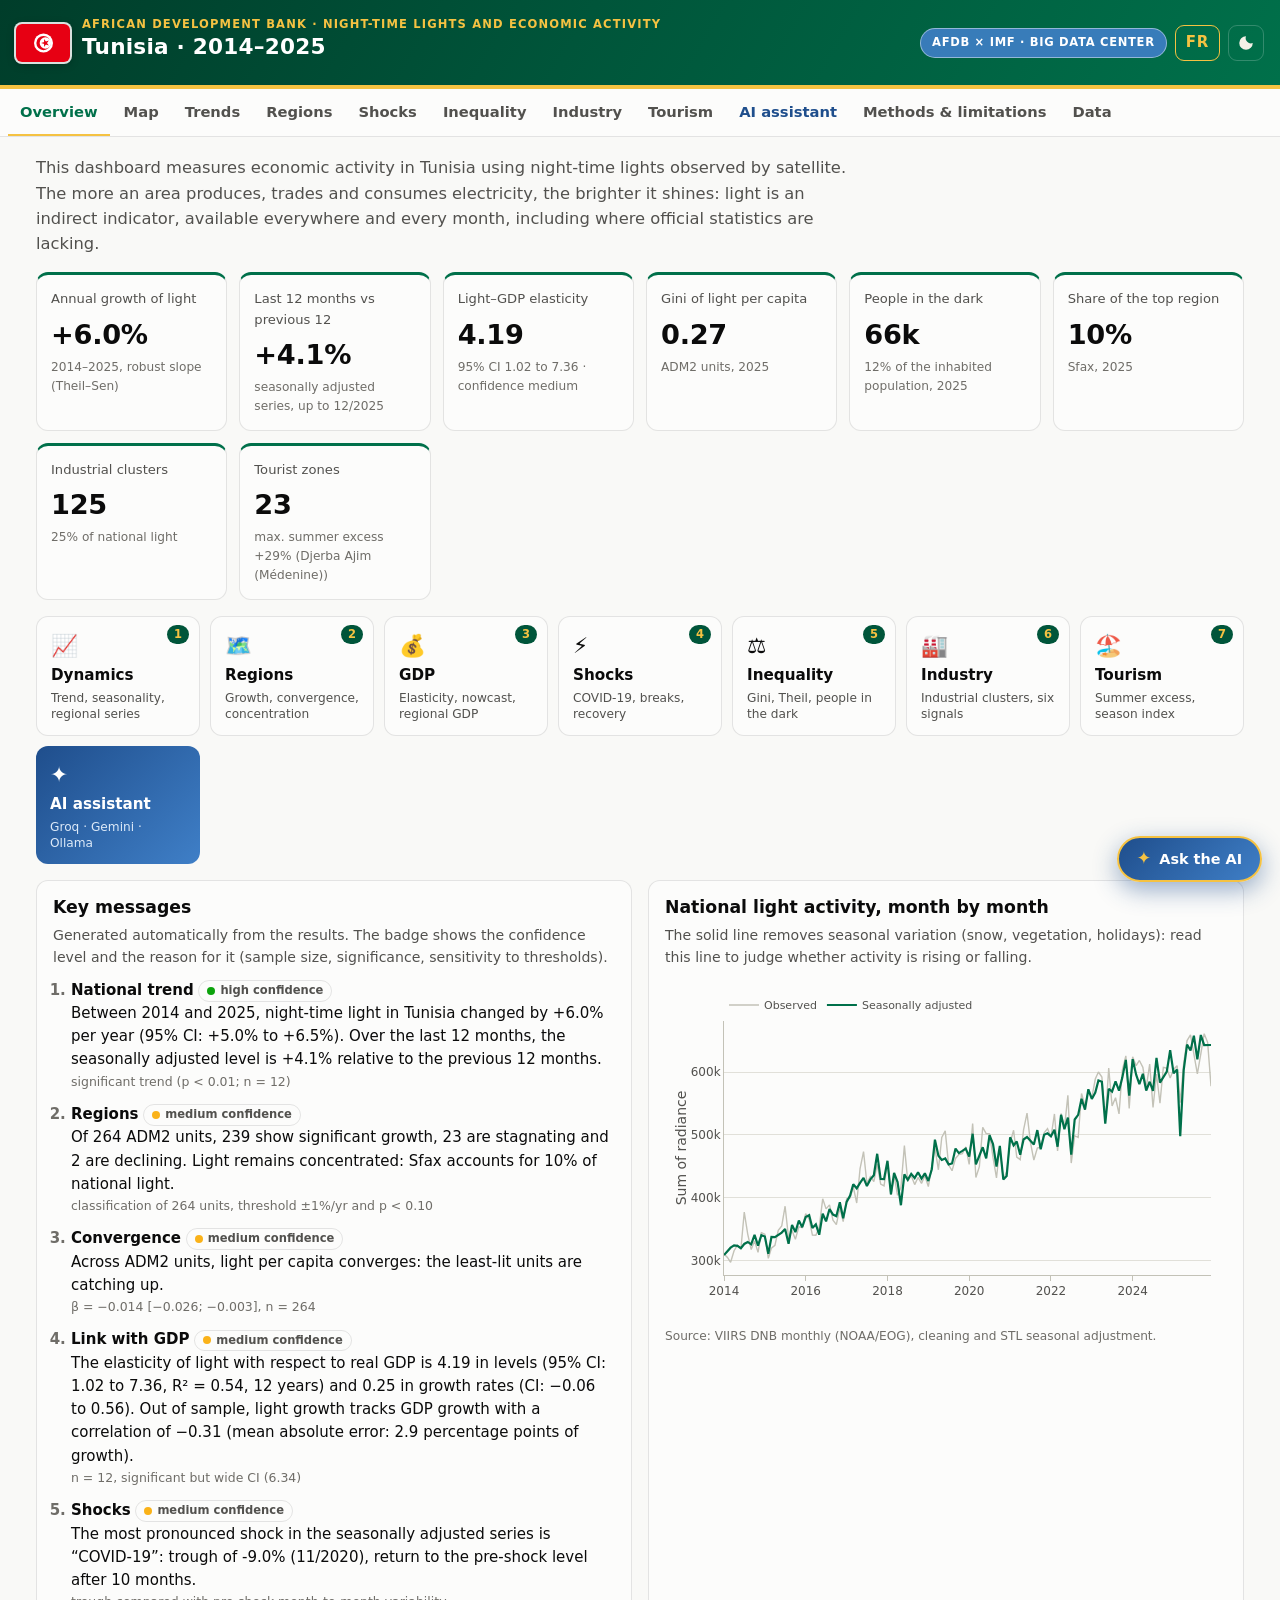
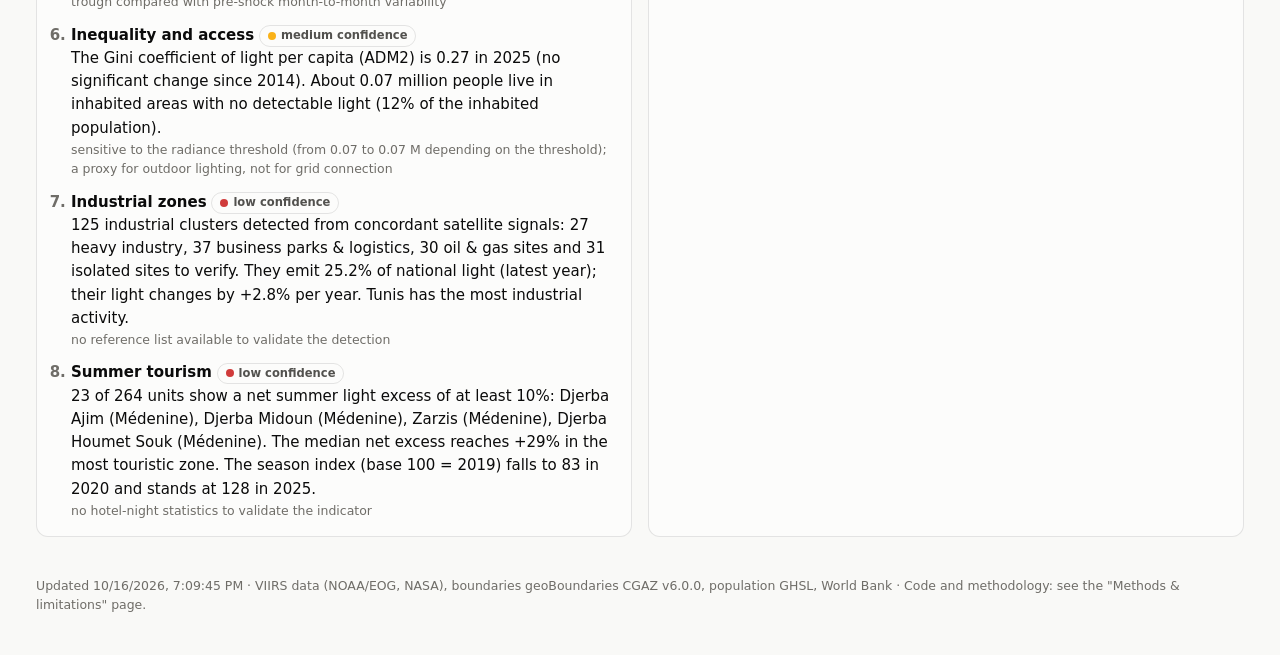
==== en/index.html @ 429ce49d "Update NTL dashboard — TUN 2014–2025 — run 2026-10-16 19:13 UTC" ====
<!DOCTYPE html>
<html lang="en">
<head>
<meta charset="utf-8">
<meta name="viewport" content="width=device-width, initial-scale=1, viewport-fit=cover">
<title>Night-Time Lights and Economic Activity</title>
<meta name="description" content="Dashboard: economic activity measured with night-time lights (VIIRS) at national and subnational levels.">
<link rel="icon" href="data:image/svg+xml,%3Csvg xmlns='http://www.w3.org/2000/svg' viewBox='0 0 32 32'%3E%3Crect width='32' height='32' rx='7' fill='%2300553A'/%3E%3Ccircle cx='11' cy='13' r='3' fill='%23f5c242'/%3E%3Ccircle cx='21' cy='19' r='2' fill='%23f5c242'/%3E%3Ccircle cx='19' cy='9' r='1.4' fill='%23fde7a6'/%3E%3C/svg%3E">
<link rel="stylesheet" href="assets/vendor/leaflet.css">
<link rel="stylesheet" href="assets/style.css">
<link rel="stylesheet" href="assets/ext.css">
<script>
  // apply the stored theme before first paint (no flash)
  try { const t = localStorage.getItem("ntl-theme"); if (t === "light" || t === "dark") document.documentElement.dataset.theme = t; } catch (e) {}
</script>
</head>
<body>
<a class="skip" href="#main">Skip to content</a>
<header class="topbar">
  <div class="brand">
    <img id="flag" class="flag" alt="Flag" hidden>
    <div>
      <div class="eyebrow">African Development Bank · Night-time lights and economic activity</div>
      <h1 id="country-title">Loading…</h1>
    </div>
  </div>
  <div class="controls">
    <span class="cobrand">AfDB × IMF · Big Data Center</span>
    <a id="lang-switch" class="lang-btn" href="#" title="Version française" hreflang="fr">FR</a>
    <label class="sr" for="country-select">Country</label>
    <select id="country-select" hidden></select>
    <button id="theme-toggle" class="icon-btn" type="button" aria-label="Toggle theme" title="Light / dark theme">
      <svg viewBox="0 0 24 24" width="18" height="18" aria-hidden="true"><path fill="currentColor" d="M12 3a9 9 0 1 0 9 9 7 7 0 0 1-9-9z"/></svg>
    </button>
  </div>
</header>
<div id="synthetic-banner" class="banner" hidden role="alert">
  ⚠️ <strong>Synthetic test data</strong>: this dashboard is only meant to check the processing pipeline.
  None of the figures shown are real statistics.
</div>
<nav class="tabs" aria-label="Pages">
  <a href="#overview" data-page="overview">Overview</a>
  <a href="#map" data-page="map">Map</a>
  <a href="#time" data-page="time">Trends</a>
  <a href="#regions" data-page="regions">Regions</a>
  <a href="#shocks" data-page="shocks">Shocks</a>
  <a href="#inequality" data-page="inequality">Inequality</a>
  <a href="#method" data-page="method">Methods &amp; limitations</a>
  <a href="#data" data-page="data">Data</a>
</nav>

<main id="main" class="wrap">
  <!-- ================================ OVERVIEW ================================ -->
  <section class="page" id="page-overview">
    <p class="lede" id="lede"></p>
    <div class="kpis" id="kpis"></div>
    <div class="grid two">
      <article class="card">
        <h2>Key messages</h2>
        <p class="help">Generated automatically from the results. The badge shows the confidence level
          and the reason for it (sample size, significance, sensitivity to thresholds).</p>
        <ol class="messages" id="messages"></ol>
      </article>
      <article class="card">
        <h2>National light activity, month by month</h2>
        <p class="help">The solid line removes seasonal variation (snow, vegetation, holidays): read this line
          to judge whether activity is rising or falling.</p>
        <div class="chart" id="ov-series"></div>
        <p class="source">Source: VIIRS DNB monthly (NOAA/EOG), cleaning and STL seasonal adjustment.</p>
      </article>
    </div>
  </section>

  <!-- ================================ MAP ================================ -->
  <section class="page" id="page-map" hidden>
    <div class="card map-card">
      <div class="map-toolbar" role="group" aria-label="Map options">
        <div class="seg" id="map-mode">
          <button type="button" data-mode="choro" class="on">Indicators</button>
          <button type="button" data-mode="ntl">Lights</button>
          <button type="button" data-mode="compare">Before / after</button>
          <button type="button" data-mode="dark">Areas in the dark</button>
        </div>
        <label class="ctl" data-for="choro">Level
          <select id="map-level"></select></label>
        <label class="ctl" data-for="choro">Indicator
          <select id="map-indicator"></select></label>
        <label class="ctl" data-for="ntl">Year <span id="year-label" class="mono"></span>
          <input type="range" id="map-year" min="0" max="0" step="1"></label>
        <label class="ctl" data-for="compare">Left <select id="cmp-a"></select></label>
        <label class="ctl" data-for="compare">Right <select id="cmp-b"></select></label>
      </div>
      <div class="map-wrap">
        <div id="map" class="map" role="region" aria-label="Interactive map"></div>
        <div id="map-b" class="map map-b" hidden aria-hidden="true"></div>
        <div class="map-legend" id="map-legend"></div>
        <div class="map-fallback" id="map-fallback" hidden>The map could not be loaded (mapping library
          unavailable). The tables on the other pages remain available.</div>
      </div>
      <p class="help" id="map-help"></p>
      <p class="source" id="map-source"></p>
    </div>
  </section>

  <!-- ================================ TIME ================================ -->
  <section class="page" id="page-time" hidden>
    <article class="card">
      <h2>National series: observed, seasonally adjusted, trend</h2>
      <p class="help">Grey bands mark known events; purple lines, statistically detected structural breaks;
        orange dots, anomalous months (deviation of at least 5% after removing seasonality).</p>
      <div class="chart tall" id="t-series"></div>
      <p class="source">Source: VIIRS DNB monthly (VCMSLCFG); robust STL on log(SoL); breaks from piecewise-linear segmentation.</p>
    </article>
    <div class="grid two">
      <article class="card">
        <h2>Year-on-year growth (same month)</h2>
        <p class="help">Comparing a month with the same month of the previous year neutralises seasonality.</p>
        <div class="chart" id="t-yoy"></div>
        <p class="source">Source: VIIRS DNB monthly; own calculations.</p>
      </article>
      <article class="card">
        <h2>Regions (ADM1), seasonally adjusted series</h2>
        <p class="help">Index 100 = first-year average: this compares growth paths, not sizes.</p>
        <div class="chart" id="t-regions"></div>
        <p class="source">Source: VIIRS DNB monthly; STL by region.</p>
      </article>
    </div>
    <h2 class="section-title">Lights and GDP</h2>
    <div class="grid two">
      <article class="card">
        <h3>Relationship between log(lights) and log(real GDP)</h3>
        <p class="help">The slope β is the elasticity: on average, +1% GDP is associated with +β% light.</p>
        <div class="chart" id="g-scatter"></div>
        <div id="g-table"></div>
        <p class="source">Sources: VIIRS VNL V2 annual; World Bank (NY.GDP.MKTP.KD); OLS, HAC standard errors.</p>
      </article>
      <article class="card">
        <h3>GDP growth: official and estimated from lights</h3>
        <p class="help">Out-of-sample estimate: each year is predicted without using it. The last point,
          if any, estimates a year not yet covered by official statistics.</p>
        <div class="chart" id="g-track"></div>
        <p class="source">Sources: World Bank; VIIRS monthly aggregated by year; growth-rate model.</p>
      </article>
    </div>
  </section>

  <!-- ================================ REGIONS ================================ -->
  <section class="page" id="page-regions" hidden>
    <div class="toolbar">
      <div class="seg" id="reg-level"></div>
      <input type="search" id="reg-search" placeholder="Search for a unit…" aria-label="Search for a unit">
    </div>
    <div class="grid two">
      <article class="card">
        <h2>Who is growing, stagnating or declining?</h2>
        <p class="help">Robust annual growth (Theil–Sen slope) with its 95% interval. "Growth" and
          "Decline" require a statistically significant trend of at least ±1%/year.</p>
        <div class="chart tall" id="r-rank"></div>
        <p class="source">Source: VIIRS VNL V2 annual, gas flares masked.</p>
      </article>
      <article class="card">
        <h2>Where is activity concentrated?</h2>
        <p class="help">Share of national light emitted by the brightest unit and by the brightest 10% of units.</p>
        <div class="chart" id="r-conc"></div>
        <h3>Convergence</h3>
        <p class="help">Each point is a unit: growth of light per capita against its initial level.
          A negative slope means the least-lit units are catching up.</p>
        <div class="chart" id="r-beta"></div>
        <p class="source">Source: VIIRS VNL V2; population GHSL/WorldPop.</p>
      </article>
    </div>
    <article class="card flush">
      <div class="table-wrap"><table id="r-table" class="data"></table></div>
    </article>
  </section>

  <!-- ================================ SHOCKS ================================ -->
  <section class="page" id="page-shocks" hidden>
    <article class="card">
      <h2>Shocks: depth and recovery time</h2>
      <p class="help">Trough = maximum deviation of the seasonally adjusted level from its average over the 12 months before the event.
        Recovery = first month in which that level is regained.</p>
      <div id="s-table"></div>
    </article>
    <div class="grid two">
      <article class="card">
        <h2>Daily data (Black Marble)</h2>
        <label class="ctl">Window <select id="s-window"></select></label>
        <div class="chart" id="s-daily"></div>
        <p class="source">Source: NASA Black Marble VNP46A2, high-quality pixels free of cloud and snow.</p>
      </article>
      <article class="card">
        <h2>Impact by region</h2>
        <label class="ctl">Event <select id="s-event"></select></label>
        <div class="chart" id="s-regional"></div>
        <p class="source">Source: VIIRS DNB monthly, seasonally adjusted by region.</p>
      </article>
    </div>
    <article class="card">
      <h2>Detected structural breaks</h2>
      <p class="help">A break with no known event within ±6 months warrants investigation: sensor change, outage,
        unrecorded local event.</p>
      <div id="s-breaks"></div>
    </article>
  </section>

  <!-- ================================ INEQUALITY ================================ -->
  <section class="page" id="page-inequality" hidden>
    <div class="grid two">
      <article class="card">
        <h2>Lorenz curve of light</h2>
        <p class="help">The further the curve lies from the diagonal, the more light (and the activity it reflects) is
          concentrated in a small share of the population.</p>
        <div class="chart" id="i-lorenz"></div>
        <p class="source">Source: VIIRS VNL V2; population GHSL/WorldPop; light per capita of units.</p>
      </article>
      <article class="card">
        <h2>Gini and Theil over time</h2>
        <p class="help">The Theil index decomposes into inequality <em>between</em> regions and <em>within</em> regions.</p>
        <div class="chart" id="i-gini"></div>
        <div class="chart short" id="i-theil"></div>
        <p class="source">Source: calculations on VIIRS VNL V2 and population.</p>
      </article>
    </div>
    <h2 class="section-title">Populations "in the dark"</h2>
    <div class="grid two">
      <article class="card">
        <h3>People living in areas with no detectable light</h3>
        <p class="help">The shaded band shows the range obtained with different radiance thresholds: it is the
          uncertainty margin of the indicator.</p>
        <div class="chart" id="i-dark"></div>
        <p class="source">Sources: VIIRS VNL V2; GHSL/WorldPop; World Bank (EG.ELC.ACCS.ZS).</p>
      </article>
      <article class="card">
        <h3>Where are they?</h3>
        <div class="chart tall" id="i-dark-units"></div>
        <p class="source">Source: VIIRS VNL V2; GHSL/WorldPop.</p>
      </article>
    </div>
    <article class="card">
      <h3>Urban / rural gap</h3>
      <p class="help">Light per capita in urban areas divided by that in rural areas (GHSL degree of urbanisation).</p>
      <div class="chart short" id="i-urban"></div>
    </article>
  </section>

  <!-- ================================ METHOD ================================ -->
  <section class="page prose" id="page-method" hidden>
    <article class="card"><div id="method"></div></article>
  </section>

  <!-- ================================ DATA ================================ -->
  <section class="page" id="page-data" hidden>
    <article class="card">
      <h2>Download the data</h2>
      <p class="help">All tables shown can be downloaded. Licences: VIIRS and Black Marble (public domain,
        attribution requested), geoBoundaries and WorldPop (CC BY 4.0), GHSL (CC BY 4.0), World Bank (CC BY 4.0).</p>
      <ul class="downloads" id="downloads"></ul>
    </article>
  </section>
</main>
<footer class="foot wrap">
  <p id="foot"></p>
</footer>

<script src="assets/vendor/leaflet.js"></script>
<script>window.L || document.write('<link rel="stylesheet" href="https://unpkg.com/leaflet@1.9.4/dist/leaflet.css"><script src="https://unpkg.com/leaflet@1.9.4/dist/leaflet.js"><\/script>')</script>
<script src="assets/vendor/plotly.min.js" charset="utf-8"></script>
<script>window.Plotly || document.write('<script src="https://cdn.jsdelivr.net/npm/plotly.js-dist-min@2.35.2/plotly.min.js" charset="utf-8"><\/script>')</script>
<script src="assets/ext.js"></script>
<script src="assets/app.js"></script>
</body>
</html>
---- en/assets/vendor/leaflet.css ----
/* required styles */

.leaflet-pane,
.leaflet-tile,
.leaflet-marker-icon,
.leaflet-marker-shadow,
.leaflet-tile-container,
.leaflet-pane > svg,
.leaflet-pane > canvas,
.leaflet-zoom-box,
.leaflet-image-layer,
.leaflet-layer {
	position: absolute;
	left: 0;
	top: 0;
	}
.leaflet-container {
	overflow: hidden;
	}
.leaflet-tile,
.leaflet-marker-icon,
.leaflet-marker-shadow {
	-webkit-user-select: none;
	   -moz-user-select: none;
	        user-select: none;
	  -webkit-user-drag: none;
	}
/* Prevents IE11 from highlighting tiles in blue */
.leaflet-tile::selection {
	background: transparent;
}
/* Safari renders non-retina tile on retina better with this, but Chrome is worse */
.leaflet-safari .leaflet-tile {
	image-rendering: -webkit-optimize-contrast;
	}
/* hack that prevents hw layers "stretching" when loading new tiles */
.leaflet-safari .leaflet-tile-container {
	width: 1600px;
	height: 1600px;
	-webkit-transform-origin: 0 0;
	}
.leaflet-marker-icon,
.leaflet-marker-shadow {
	display: block;
	}
/* .leaflet-container svg: reset svg max-width decleration shipped in Joomla! (joomla.org) 3.x */
/* .leaflet-container img: map is broken in FF if you have max-width: 100% on tiles */
.leaflet-container .leaflet-overlay-pane svg {
	max-width: none !important;
	max-height: none !important;
	}
.leaflet-container .leaflet-marker-pane img,
.leaflet-container .leaflet-shadow-pane img,
.leaflet-container .leaflet-tile-pane img,
.leaflet-container img.leaflet-image-layer,
.leaflet-container .leaflet-tile {
	max-width: none !important;
	max-height: none !important;
	width: auto;
	padding: 0;
	}

.leaflet-container img.leaflet-tile {
	/* See: https://bugs.chromium.org/p/chromium/issues/detail?id=600120 */
	mix-blend-mode: plus-lighter;
}

.leaflet-container.leaflet-touch-zoom {
	-ms-touch-action: pan-x pan-y;
	touch-action: pan-x pan-y;
	}
.leaflet-container.leaflet-touch-drag {
	-ms-touch-action: pinch-zoom;
	/* Fallback for FF which doesn't support pinch-zoom */
	touch-action: none;
	touch-action: pinch-zoom;
}
.leaflet-container.leaflet-touch-drag.leaflet-touch-zoom {
	-ms-touch-action: none;
	touch-action: none;
}
.leaflet-container {
	-webkit-tap-highlight-color: transparent;
}
.leaflet-container a {
	-webkit-tap-highlight-color: rgba(51, 181, 229, 0.4);
}
.leaflet-tile {
	filter: inherit;
	visibility: hidden;
	}
.leaflet-tile-loaded {
	visibility: inherit;
	}
.leaflet-zoom-box {
	width: 0;
	height: 0;
	-moz-box-sizing: border-box;
	     box-sizing: border-box;
	z-index: 800;
	}
/* workaround for https://bugzilla.mozilla.org/show_bug.cgi?id=888319 */
.leaflet-overlay-pane svg {
	-moz-user-select: none;
	}

.leaflet-pane         { z-index: 400; }

.leaflet-tile-pane    { z-index: 200; }
.leaflet-overlay-pane { z-index: 400; }
.leaflet-shadow-pane  { z-index: 500; }
.leaflet-marker-pane  { z-index: 600; }
.leaflet-tooltip-pane   { z-index: 650; }
.leaflet-popup-pane   { z-index: 700; }

.leaflet-map-pane canvas { z-index: 100; }
.leaflet-map-pane svg    { z-index: 200; }

.leaflet-vml-shape {
	width: 1px;
	height: 1px;
	}
.lvml {
	behavior: url(#default#VML);
	display: inline-block;
	position: absolute;
	}


/* control positioning */

.leaflet-control {
	position: relative;
	z-index: 800;
	pointer-events: visiblePainted; /* IE 9-10 doesn't have auto */
	pointer-events: auto;
	}
.leaflet-top,
.leaflet-bottom {
	position: absolute;
	z-index: 1000;
	pointer-events: none;
	}
.leaflet-top {
	top: 0;
	}
.leaflet-right {
	right: 0;
	}
.leaflet-bottom {
	bottom: 0;
	}
.leaflet-left {
	left: 0;
	}
.leaflet-control {
	float: left;
	clear: both;
	}
.leaflet-right .leaflet-control {
	float: right;
	}
.leaflet-top .leaflet-control {
	margin-top: 10px;
	}
.leaflet-bottom .leaflet-control {
	margin-bottom: 10px;
	}
.leaflet-left .leaflet-control {
	margin-left: 10px;
	}
.leaflet-right .leaflet-control {
	margin-right: 10px;
	}


/* zoom and fade animations */

.leaflet-fade-anim .leaflet-popup {
	opacity: 0;
	-webkit-transition: opacity 0.2s linear;
	   -moz-transition: opacity 0.2s linear;
	        transition: opacity 0.2s linear;
	}
.leaflet-fade-anim .leaflet-map-pane .leaflet-popup {
	opacity: 1;
	}
.leaflet-zoom-animated {
	-webkit-transform-origin: 0 0;
	    -ms-transform-origin: 0 0;
	        transform-origin: 0 0;
	}
svg.leaflet-zoom-animated {
	will-change: transform;
}

.leaflet-zoom-anim .leaflet-zoom-animated {
	-webkit-transition: -webkit-transform 0.25s cubic-bezier(0,0,0.25,1);
	   -moz-transition:    -moz-transform 0.25s cubic-bezier(0,0,0.25,1);
	        transition:         transform 0.25s cubic-bezier(0,0,0.25,1);
	}
.leaflet-zoom-anim .leaflet-tile,
.leaflet-pan-anim .leaflet-tile {
	-webkit-transition: none;
	   -moz-transition: none;
	        transition: none;
	}

.leaflet-zoom-anim .leaflet-zoom-hide {
	visibility: hidden;
	}


/* cursors */

.leaflet-interactive {
	cursor: pointer;
	}
.leaflet-grab {
	cursor: -webkit-grab;
	cursor:    -moz-grab;
	cursor:         grab;
	}
.leaflet-crosshair,
.leaflet-crosshair .leaflet-interactive {
	cursor: crosshair;
	}
.leaflet-popup-pane,
.leaflet-control {
	cursor: auto;
	}
.leaflet-dragging .leaflet-grab,
.leaflet-dragging .leaflet-grab .leaflet-interactive,
.leaflet-dragging .leaflet-marker-draggable {
	cursor: move;
	cursor: -webkit-grabbing;
	cursor:    -moz-grabbing;
	cursor:         grabbing;
	}

/* marker & overlays interactivity */
.leaflet-marker-icon,
.leaflet-marker-shadow,
.leaflet-image-layer,
.leaflet-pane > svg path,
.leaflet-tile-container {
	pointer-events: none;
	}

.leaflet-marker-icon.leaflet-interactive,
.leaflet-image-layer.leaflet-interactive,
.leaflet-pane > svg path.leaflet-interactive,
svg.leaflet-image-layer.leaflet-interactive path {
	pointer-events: visiblePainted; /* IE 9-10 doesn't have auto */
	pointer-events: auto;
	}

/* visual tweaks */

.leaflet-container {
	background: #ddd;
	outline-offset: 1px;
	}
.leaflet-container a {
	color: #0078A8;
	}
.leaflet-zoom-box {
	border: 2px dotted #38f;
	background: rgba(255,255,255,0.5);
	}


/* general typography */
.leaflet-container {
	font-family: "Helvetica Neue", Arial, Helvetica, sans-serif;
	font-size: 12px;
	font-size: 0.75rem;
	line-height: 1.5;
	}


/* general toolbar styles */

.leaflet-bar {
	box-shadow: 0 1px 5px rgba(0,0,0,0.65);
	border-radius: 4px;
	}
.leaflet-bar a {
	background-color: #fff;
	border-bottom: 1px solid #ccc;
	width: 26px;
	height: 26px;
	line-height: 26px;
	display: block;
	text-align: center;
	text-decoration: none;
	color: black;
	}
.leaflet-bar a,
.leaflet-control-layers-toggle {
	background-position: 50% 50%;
	background-repeat: no-repeat;
	display: block;
	}
.leaflet-bar a:hover,
.leaflet-bar a:focus {
	background-color: #f4f4f4;
	}
.leaflet-bar a:first-child {
	border-top-left-radius: 4px;
	border-top-right-radius: 4px;
	}
.leaflet-bar a:last-child {
	border-bottom-left-radius: 4px;
	border-bottom-right-radius: 4px;
	border-bottom: none;
	}
.leaflet-bar a.leaflet-disabled {
	cursor: default;
	background-color: #f4f4f4;
	color: #bbb;
	}

.leaflet-touch .leaflet-bar a {
	width: 30px;
	height: 30px;
	line-height: 30px;
	}
.leaflet-touch .leaflet-bar a:first-child {
	border-top-left-radius: 2px;
	border-top-right-radius: 2px;
	}
.leaflet-touch .leaflet-bar a:last-child {
	border-bottom-left-radius: 2px;
	border-bottom-right-radius: 2px;
	}

/* zoom control */

.leaflet-control-zoom-in,
.leaflet-control-zoom-out {
	font: bold 18px 'Lucida Console', Monaco, monospace;
	text-indent: 1px;
	}

.leaflet-touch .leaflet-control-zoom-in, .leaflet-touch .leaflet-control-zoom-out  {
	font-size: 22px;
	}


/* layers control */

.leaflet-control-layers {
	box-shadow: 0 1px 5px rgba(0,0,0,0.4);
	background: #fff;
	border-radius: 5px;
	}
.leaflet-control-layers-toggle {
	background-image: url(images/layers.png);
	width: 36px;
	height: 36px;
	}
.leaflet-retina .leaflet-control-layers-toggle {
	background-image: url(images/layers-2x.png);
	background-size: 26px 26px;
	}
.leaflet-touch .leaflet-control-layers-toggle {
	width: 44px;
	height: 44px;
	}
.leaflet-control-layers .leaflet-control-layers-list,
.leaflet-control-layers-expanded .leaflet-control-layers-toggle {
	display: none;
	}
.leaflet-control-layers-expanded .leaflet-control-layers-list {
	display: block;
	position: relative;
	}
.leaflet-control-layers-expanded {
	padding: 6px 10px 6px 6px;
	color: #333;
	background: #fff;
	}
.leaflet-control-layers-scrollbar {
	overflow-y: scroll;
	overflow-x: hidden;
	padding-right: 5px;
	}
.leaflet-control-layers-selector {
	margin-top: 2px;
	position: relative;
	top: 1px;
	}
.leaflet-control-layers label {
	display: block;
	font-size: 13px;
	font-size: 1.08333em;
	}
.leaflet-control-layers-separator {
	height: 0;
	border-top: 1px solid #ddd;
	margin: 5px -10px 5px -6px;
	}

/* Default icon URLs */
.leaflet-default-icon-path { /* used only in path-guessing heuristic, see L.Icon.Default */
	background-image: url(images/marker-icon.png);
	}


/* attribution and scale controls */

.leaflet-container .leaflet-control-attribution {
	background: #fff;
	background: rgba(255, 255, 255, 0.8);
	margin: 0;
	}
.leaflet-control-attribution,
.leaflet-control-scale-line {
	padding: 0 5px;
	color: #333;
	line-height: 1.4;
	}
.leaflet-control-attribution a {
	text-decoration: none;
	}
.leaflet-control-attribution a:hover,
.leaflet-control-attribution a:focus {
	text-decoration: underline;
	}
.leaflet-attribution-flag {
	display: inline !important;
	vertical-align: baseline !important;
	width: 1em;
	height: 0.6669em;
	}
.leaflet-left .leaflet-control-scale {
	margin-left: 5px;
	}
.leaflet-bottom .leaflet-control-scale {
	margin-bottom: 5px;
	}
.leaflet-control-scale-line {
	border: 2px solid #777;
	border-top: none;
	line-height: 1.1;
	padding: 2px 5px 1px;
	white-space: nowrap;
	-moz-box-sizing: border-box;
	     box-sizing: border-box;
	background: rgba(255, 255, 255, 0.8);
	text-shadow: 1px 1px #fff;
	}
.leaflet-control-scale-line:not(:first-child) {
	border-top: 2px solid #777;
	border-bottom: none;
	margin-top: -2px;
	}
.leaflet-control-scale-line:not(:first-child):not(:last-child) {
	border-bottom: 2px solid #777;
	}

.leaflet-touch .leaflet-control-attribution,
.leaflet-touch .leaflet-control-layers,
.leaflet-touch .leaflet-bar {
	box-shadow: none;
	}
.leaflet-touch .leaflet-control-layers,
.leaflet-touch .leaflet-bar {
	border: 2px solid rgba(0,0,0,0.2);
	background-clip: padding-box;
	}


/* popup */

.leaflet-popup {
	position: absolute;
	text-align: center;
	margin-bottom: 20px;
	}
.leaflet-popup-content-wrapper {
	padding: 1px;
	text-align: left;
	border-radius: 12px;
	}
.leaflet-popup-content {
	margin: 13px 24px 13px 20px;
	line-height: 1.3;
	font-size: 13px;
	font-size: 1.08333em;
	min-height: 1px;
	}
.leaflet-popup-content p {
	margin: 17px 0;
	margin: 1.3em 0;
	}
.leaflet-popup-tip-container {
	width: 40px;
	height: 20px;
	position: absolute;
	left: 50%;
	margin-top: -1px;
	margin-left: -20px;
	overflow: hidden;
	pointer-events: none;
	}
.leaflet-popup-tip {
	width: 17px;
	height: 17px;
	padding: 1px;

	margin: -10px auto 0;
	pointer-events: auto;

	-webkit-transform: rotate(45deg);
	   -moz-transform: rotate(45deg);
	    -ms-transform: rotate(45deg);
	        transform: rotate(45deg);
	}
.leaflet-popup-content-wrapper,
.leaflet-popup-tip {
	background: white;
	color: #333;
	box-shadow: 0 3px 14px rgba(0,0,0,0.4);
	}
.leaflet-container a.leaflet-popup-close-button {
	position: absolute;
	top: 0;
	right: 0;
	border: none;
	text-align: center;
	width: 24px;
	height: 24px;
	font: 16px/24px Tahoma, Verdana, sans-serif;
	color: #757575;
	text-decoration: none;
	background: transparent;
	}
.leaflet-container a.leaflet-popup-close-button:hover,
.leaflet-container a.leaflet-popup-close-button:focus {
	color: #585858;
	}
.leaflet-popup-scrolled {
	overflow: auto;
	}

.leaflet-oldie .leaflet-popup-content-wrapper {
	-ms-zoom: 1;
	}
.leaflet-oldie .leaflet-popup-tip {
	width: 24px;
	margin: 0 auto;

	-ms-filter: "progid:DXImageTransform.Microsoft.Matrix(M11=0.70710678, M12=0.70710678, M21=-0.70710678, M22=0.70710678)";
	filter: progid:DXImageTransform.Microsoft.Matrix(M11=0.70710678, M12=0.70710678, M21=-0.70710678, M22=0.70710678);
	}

.leaflet-oldie .leaflet-control-zoom,
.leaflet-oldie .leaflet-control-layers,
.leaflet-oldie .leaflet-popup-content-wrapper,
.leaflet-oldie .leaflet-popup-tip {
	border: 1px solid #999;
	}


/* div icon */

.leaflet-div-icon {
	background: #fff;
	border: 1px solid #666;
	}


/* Tooltip */
/* Base styles for the element that has a tooltip */
.leaflet-tooltip {
	position: absolute;
	padding: 6px;
	background-color: #fff;
	border: 1px solid #fff;
	border-radius: 3px;
	color: #222;
	white-space: nowrap;
	-webkit-user-select: none;
	-moz-user-select: none;
	-ms-user-select: none;
	user-select: none;
	pointer-events: none;
	box-shadow: 0 1px 3px rgba(0,0,0,0.4);
	}
.leaflet-tooltip.leaflet-interactive {
	cursor: pointer;
	pointer-events: auto;
	}
.leaflet-tooltip-top:before,
.leaflet-tooltip-bottom:before,
.leaflet-tooltip-left:before,
.leaflet-tooltip-right:before {
	position: absolute;
	pointer-events: none;
	border: 6px solid transparent;
	background: transparent;
	content: "";
	}

/* Directions */

.leaflet-tooltip-bottom {
	margin-top: 6px;
}
.leaflet-tooltip-top {
	margin-top: -6px;
}
.leaflet-tooltip-bottom:before,
.leaflet-tooltip-top:before {
	left: 50%;
	margin-left: -6px;
	}
.leaflet-tooltip-top:before {
	bottom: 0;
	margin-bottom: -12px;
	border-top-color: #fff;
	}
.leaflet-tooltip-bottom:before {
	top: 0;
	margin-top: -12px;
	margin-left: -6px;
	border-bottom-color: #fff;
	}
.leaflet-tooltip-left {
	margin-left: -6px;
}
.leaflet-tooltip-right {
	margin-left: 6px;
}
.leaflet-tooltip-left:before,
.leaflet-tooltip-right:before {
	top: 50%;
	margin-top: -6px;
	}
.leaflet-tooltip-left:before {
	right: 0;
	margin-right: -12px;
	border-left-color: #fff;
	}
.leaflet-tooltip-right:before {
	left: 0;
	margin-left: -12px;
	border-right-color: #fff;
	}

/* Printing */

@media print {
	/* Prevent printers from removing background-images of controls. */
	.leaflet-control {
		-webkit-print-color-adjust: exact;
		print-color-adjust: exact;
		}
	}
---- en/assets/style.css ----
/* Night-time lights dashboard — light & dark themes, responsive. */
:root {
  color-scheme: light;
  --page: #f9f9f7; --surface: #fcfcfb; --surface-2: #f2f1ed;
  --ink: #0b0b0b; --ink-2: #52514e; --muted: #6f6d68; --grid: #e1e0d9; --axis: #c3c2b7;
  --border: rgba(11, 11, 11, .10);
  --accent: #b47a00; --night: #0d1b2a; --gold: #f5c242;
  --s1: #2a78d6; --s2: #eb6834; --s3: #1baf7a; --s4: #eda100; --s5: #e87ba4; --s6: #008300; --s7: #6250d6; --s8: #e34948;
  --grow: #2a78d6; --flat: #a9a8a2; --decline: #e34948;
  --good: #0ca30c; --warn: #fab219; --crit: #d03b3b;
  --radius: 12px;
  --font: system-ui, -apple-system, "Segoe UI", Roboto, sans-serif;
}
@media (prefers-color-scheme: dark) {
  :root:where(:not([data-theme="light"])) {
    color-scheme: dark;
    --page: #0d0d0d; --surface: #1a1a19; --surface-2: #232321;
    --ink: #f0efec; --ink-2: #c3c2b7; --muted: #9a988f; --grid: #2c2c2a; --axis: #383835;
    --border: rgba(255, 255, 255, .10); --accent: #f5c242;
    --s1: #3987e5; --s2: #d95926; --s3: #199e70; --s4: #c98500; --s5: #d55181; --s6: #008300; --s7: #9085e9; --s8: #e66767;
    --grow: #3987e5; --flat: #77766f; --decline: #e66767;
  }
}
:root[data-theme="dark"] {
  color-scheme: dark;
  --page: #0d0d0d; --surface: #1a1a19; --surface-2: #232321;
  --ink: #f0efec; --ink-2: #c3c2b7; --muted: #9a988f; --grid: #2c2c2a; --axis: #383835;
  --border: rgba(255, 255, 255, .10); --accent: #f5c242;
  --s1: #3987e5; --s2: #d95926; --s3: #199e70; --s4: #c98500; --s5: #d55181; --s6: #008300; --s7: #9085e9; --s8: #e66767;
  --grow: #3987e5; --flat: #77766f; --decline: #e66767;
}

* { box-sizing: border-box; }
[hidden] { display: none !important; }
html { -webkit-text-size-adjust: 100%; }
body { margin: 0; background: var(--page); color: var(--ink); font: 15px/1.55 var(--font); }
h1, h2, h3 { line-height: 1.25; margin: 0 0 .4em; }
h1 { font-size: 1.35rem; }
h2 { font-size: 1.08rem; }
h3 { font-size: .98rem; }
a { color: var(--s1); }
.sr, .skip:not(:focus) { position: absolute; width: 1px; height: 1px; overflow: hidden; clip: rect(0 0 0 0); }
.skip:focus { position: fixed; top: 8px; left: 8px; z-index: 100; background: var(--surface); padding: 8px 12px; }
.mono { font-variant-numeric: tabular-nums; }

/* ---- header ---------------------------------------------------------------------------- */
.topbar { display: flex; align-items: center; justify-content: space-between; gap: 12px; padding: 14px 16px;
  padding-top: max(14px, env(safe-area-inset-top)); background: var(--night); color: #f4f1e8; }
.brand { display: flex; align-items: center; gap: 12px; min-width: 0; }
.brand > div { min-width: 0; }
.brand h1 { color: #fff; white-space: nowrap; overflow: hidden; text-overflow: ellipsis; }
.logo { flex: none; width: 36px; height: 36px; border-radius: 9px; background:
  radial-gradient(circle at 34% 40%, var(--gold) 0 4px, transparent 5px),
  radial-gradient(circle at 66% 62%, var(--gold) 0 3px, transparent 4px),
  radial-gradient(circle at 60% 26%, #fde7a6 0 2px, transparent 3px), #13263b; }
.eyebrow { font-size: .72rem; letter-spacing: .08em; text-transform: uppercase; color: #c9b98a; }
.controls { display: flex; gap: 8px; align-items: center; }
.controls select { background: #13263b; color: #fff; border: 1px solid rgba(255,255,255,.2); border-radius: 8px; padding: 6px 8px; }
.icon-btn { display: grid; place-items: center; width: 36px; height: 36px; border-radius: 9px; border: 1px solid rgba(255,255,255,.2);
  background: transparent; color: #f4f1e8; cursor: pointer; }
.icon-btn:hover { background: rgba(255,255,255,.08); }
.banner { background: #fff4d6; color: #5b4300; border-bottom: 1px solid #f0d58a; padding: 10px 16px; font-size: .9rem; }
@media (prefers-color-scheme: dark) { :root:where(:not([data-theme="light"])) .banner { background: #3a2f12; color: #f8e3a6; border-color: #5b4a1b; } }
:root[data-theme="dark"] .banner { background: #3a2f12; color: #f8e3a6; border-color: #5b4a1b; }

/* ---- tabs ------------------------------------------------------------------------------ */
.tabs { position: sticky; top: 0; z-index: 20; display: flex; gap: 2px; overflow-x: auto; scrollbar-width: none;
  background: var(--surface); border-bottom: 1px solid var(--border); padding: 0 8px; }
.tabs::-webkit-scrollbar { display: none; }
.tabs a { flex: none; padding: 12px 12px 10px; color: var(--ink-2); text-decoration: none; font-weight: 550;
  font-size: .92rem; border-bottom: 2px solid transparent; }
.tabs a:hover { color: var(--ink); }
.tabs a[aria-current="page"] { color: var(--ink); border-bottom-color: var(--accent); }

/* ---- layout ---------------------------------------------------------------------------- */
.wrap { max-width: 1240px; margin: 0 auto; padding: 18px 16px 8px; }
.page { display: grid; gap: 16px; }
.grid { display: grid; gap: 16px; }
.grid.two { grid-template-columns: repeat(auto-fit, minmax(min(100%, 460px), 1fr)); }
.card { background: var(--surface); border: 1px solid var(--border); border-radius: var(--radius); padding: 16px; min-width: 0; }
.card.flush { padding: 0; overflow: hidden; }
.section-title { margin: 10px 0 -4px; font-size: 1.15rem; }
.lede { font-size: 1.02rem; color: var(--ink-2); margin: 0; max-width: 80ch; }
.help { color: var(--ink-2); font-size: .88rem; margin: 0 0 10px; max-width: 75ch; }
.source { color: var(--muted); font-size: .76rem; margin: 8px 0 0; }
.chart { width: 100%; height: 340px; }
.chart.tall { height: 480px; }
.chart.short { height: 240px; }
.toolbar { display: flex; flex-wrap: wrap; gap: 10px; align-items: center; }
.toolbar input[type="search"] { flex: 1 1 220px; max-width: 360px; }
input[type="search"], select { font: inherit; color: var(--ink); background: var(--surface); border: 1px solid var(--border);
  border-radius: 8px; padding: 7px 10px; }
.ctl { display: inline-flex; align-items: center; gap: 6px; font-size: .86rem; color: var(--ink-2); margin: 0 0 8px; }
.seg { display: inline-flex; border: 1px solid var(--border); border-radius: 9px; overflow: hidden; background: var(--surface); }
.seg button { font: inherit; font-size: .86rem; border: 0; background: transparent; color: var(--ink-2); padding: 7px 12px; cursor: pointer; }
.seg button + button { border-left: 1px solid var(--border); }
.seg button.on { background: var(--ink); color: var(--surface); }

/* ---- KPIs & messages -------------------------------------------------------------------- */
.kpis { display: grid; gap: 12px; grid-template-columns: repeat(auto-fit, minmax(min(100%, 180px), 1fr)); }
.kpi { background: var(--surface); border: 1px solid var(--border); border-radius: var(--radius); padding: 14px; }
.kpi .label { color: var(--ink-2); font-size: .82rem; }
.kpi .value { font-size: 1.7rem; font-weight: 650; letter-spacing: -.01em; margin: 4px 0 2px; }
.kpi .sub { color: var(--muted); font-size: .76rem; }
.messages { margin: 0; padding-left: 1.2em; display: grid; gap: 12px; }
.messages li::marker { color: var(--muted); font-weight: 600; }
.messages .theme { font-weight: 650; }
.badge { display: inline-flex; align-items: center; gap: 5px; font-size: .72rem; font-weight: 600; padding: 1px 8px;
  border-radius: 99px; border: 1px solid var(--border); color: var(--ink-2); white-space: nowrap; }
.badge::before { content: ""; width: 8px; height: 8px; border-radius: 50%; background: currentColor; }
.badge.high::before { background: var(--good); }
.badge.medium::before { background: var(--warn); }
.badge.low::before { background: var(--crit); }
.why { color: var(--muted); font-size: .78rem; }

/* ---- map --------------------------------------------------------------------------------- */
.map-card { padding: 12px; }
.map-toolbar { display: flex; flex-wrap: wrap; gap: 10px 16px; align-items: center; margin-bottom: 10px; }
.map-toolbar .ctl { margin: 0; }
.map-toolbar input[type="range"] { width: min(220px, 50vw); accent-color: var(--accent); }
.map-wrap { position: relative; height: min(68vh, 640px); min-height: 360px; border-radius: 10px; overflow: hidden; background: var(--surface-2); }
.map-wrap > .map { position: absolute !important; inset: 0; width: 100%; height: 100%; }
.map-b { pointer-events: none; }
.swipe { position: absolute; left: 0; right: 0; bottom: 40px; width: 60%; margin: 0 20%; z-index: 5; accent-color: var(--accent); }
.map-legend { position: absolute; left: 10px; bottom: 10px; z-index: 6; background: var(--surface); color: var(--ink);
  border: 1px solid var(--border); border-radius: 8px; padding: 8px 10px; font-size: .78rem; max-width: 260px; }
.map-legend .ramp { height: 10px; border-radius: 3px; margin: 6px 0 2px; }
.map-legend .ticks { display: flex; justify-content: space-between; color: var(--ink-2); font-variant-numeric: tabular-nums; }
.map-legend .sw { display: inline-block; width: 11px; height: 11px; border-radius: 3px; margin-right: 6px; vertical-align: -1px; }
.map-fallback { position: absolute; inset: 0; display: grid; place-items: center; padding: 24px; text-align: center; color: var(--ink-2); }
.maplibregl-popup-content { background: var(--surface) !important; color: var(--ink); border-radius: 8px; font: 13px/1.45 var(--font); }
.maplibregl-popup-tip { border-top-color: var(--surface) !important; border-bottom-color: var(--surface) !important; }
.maplibregl-ctrl-attrib { font-size: 10px; }

/* ---- tables --------------------------------------------------------------------------- */
.table-wrap { overflow-x: auto; }
table.data { width: 100%; border-collapse: collapse; font-size: .86rem; }
table.data th, table.data td { padding: 8px 10px; border-bottom: 1px solid var(--grid); text-align: right; white-space: nowrap; }
table.data th:first-child, table.data td:first-child { text-align: left; white-space: normal; min-width: 160px; }
table.data th { position: sticky; top: 0; background: var(--surface-2); color: var(--ink-2); font-weight: 600; cursor: pointer; user-select: none; }
table.data th[aria-sort="ascending"]::after { content: " ▲"; font-size: .7em; }
table.data th[aria-sort="descending"]::after { content: " ▼"; font-size: .7em; }
table.data td { font-variant-numeric: tabular-nums; }
table.data tr:hover td { background: var(--surface-2); }
.pill { display: inline-block; padding: 1px 8px; border-radius: 99px; font-size: .76rem; font-weight: 600; color: #fff; }

/* ---- prose / downloads -------------------------------------------------------------- */
.prose .card { max-width: 900px; }
.prose h2 { margin-top: 1.2em; }
.prose h2:first-child { margin-top: 0; }
.prose li { margin: .25em 0; }
.prose code { font-size: .86em; background: var(--surface-2); padding: 1px 5px; border-radius: 4px; }
.prose table { border-collapse: collapse; font-size: .86rem; width: 100%; }
.prose td, .prose th { border-bottom: 1px solid var(--grid); padding: 6px 8px; text-align: left; vertical-align: top; }
.downloads { list-style: none; padding: 0; margin: 0; display: grid; gap: 8px; }
.downloads li { display: flex; justify-content: space-between; gap: 12px; align-items: baseline; border-bottom: 1px solid var(--grid); padding: 8px 0; }
.downloads span { color: var(--ink-2); font-size: .86rem; }
.foot { color: var(--muted); font-size: .78rem; padding-bottom: 28px; }

@media (max-width: 640px) {
  .wrap { padding: 12px 12px 4px; }
  .card { padding: 12px; }
  .kpi .value { font-size: 1.4rem; }
  .chart { height: 300px; }
  .chart.tall { height: 420px; }
  .eyebrow { display: none; }
  .swipe { width: 80%; margin: 0 10%; }
}
@media (forced-colors: active) { .badge::before { forced-color-adjust: none; } }

/* ---- Leaflet map (replaces MapLibre) */
.map-wrap .leaflet-container { background: var(--surface-2); font: inherit; }
.map-legend { z-index: 1001; }
.map-fallback { z-index: 1002; background: var(--surface-2); }
.map-wrap.split > .map { width: calc(50% - 3px); }
.map-wrap.split > #map-b { left: auto; right: 0; pointer-events: auto; }
.map-wrap.split::after { content: ""; position: absolute; top: 0; bottom: 0; left: calc(50% - 3px); width: 6px; background: var(--surface); z-index: 900; }
.leaflet-popup-content table { border-collapse: collapse; font-size: 13px; }
.leaflet-tooltip { font: 600 12px/1.3 inherit; }

/* ==== AfDB visual identity (green / gold), co-branded with the IMF Big Data Center ======== */
:root { --afdb: #00704A; --afdb-dark: #00553A; --afdb-light: #00A86A; --afdb-gold: #F5C242; --imf: #3F7FC7;
  --night: #00553A; --accent: #00704A; --s1: #00704A; --s3: #3F7FC7; }
:root[data-theme="dark"] { --accent: #F5C242; --s1: #00A86A; }
@media (prefers-color-scheme: dark) { :root:where(:not([data-theme="light"])) { --accent: #F5C242; --s1: #00A86A; } }
body { --font: "Segoe UI", Calibri, system-ui, -apple-system, Roboto, sans-serif; font-family: var(--font); }
.topbar { background: linear-gradient(120deg, #003d2a 0%, var(--afdb-dark) 45%, var(--afdb) 100%);
  border-bottom: 4px solid var(--afdb-gold); padding-top: 16px; padding-bottom: 16px; }
.eyebrow { color: var(--afdb-gold); font-weight: 700; letter-spacing: .1em; }
.brand h1 { font-weight: 800; letter-spacing: .01em; }
.flag { flex: none; width: 54px; height: 38px; object-fit: cover; border-radius: 6px;
  box-shadow: 0 0 0 2px rgba(255,255,255,.85), 0 2px 8px rgba(0,0,0,.35); background: #fff; }
.cobrand { display: inline-flex; align-items: center; gap: 6px; padding: 5px 11px; border-radius: 999px; font-size: .72rem;
  font-weight: 700; letter-spacing: .06em; text-transform: uppercase; color: #fff; background: rgba(63,127,199,.9);
  border: 1px solid rgba(255,255,255,.45); white-space: nowrap; }
.lang-btn { display: grid; place-items: center; min-width: 44px; height: 36px; padding: 0 10px; border-radius: 9px;
  border: 1px solid var(--afdb-gold); color: var(--afdb-gold); font-weight: 800; text-decoration: none; letter-spacing: .05em; }
.lang-btn:hover { background: var(--afdb-gold); color: var(--afdb-dark); }
.controls select { background: #003d2a; }
.tabs a[aria-current="page"] { color: var(--afdb); border-bottom-color: var(--afdb-gold) !important; font-weight: 700; }
:root[data-theme="dark"] .tabs a[aria-current="page"] { color: var(--afdb-gold); }
.kpi, .kpis > * { border-top: 3px solid var(--afdb); }
.seg button.on { background: var(--afdb) !important; color: #fff !important; border-color: var(--afdb) !important; }
a { color: var(--s1); }
@media (max-width: 760px) { .cobrand { display: none; } .flag { width: 42px; height: 30px; } }
---- en/assets/ext.css ----
/* Extension pages: use-case strip, Industry, Tourism, AI assistant. Uses the tokens of style.css. */
:root { --t1: #00704A; --t2: #3F7FC7; --t3: #eda100; --t4: #e87ba4; }
:root[data-theme="dark"] { --t1: #199e70; --t2: #3987e5; --t3: #c98500; --t4: #d55181; }
@media (prefers-color-scheme: dark) { :root:where(:not([data-theme="light"])) { --t1: #199e70; --t2: #3987e5; --t3: #c98500; --t4: #d55181; } }
.badge.high::before, .badge.élevée::before { background: var(--good); }
.badge.medium::before, .badge.moyenne::before { background: var(--warn); }
.badge.low::before, .badge.faible::before { background: var(--crit); }

/* ---- the seven use cases (overview) */
.uc-strip { display: grid; gap: 10px; grid-template-columns: repeat(auto-fit, minmax(min(100%, 150px), 1fr)); }
.uc { position: relative; display: grid; gap: 2px; padding: 12px 12px 12px 14px; border-radius: var(--radius); text-decoration: none;
  color: var(--ink); background: var(--surface); border: 1px solid var(--border); transition: transform .15s, box-shadow .15s, border-color .15s; }
.uc:hover { transform: translateY(-2px); box-shadow: 0 6px 18px rgba(0, 85, 58, .14); border-color: var(--afdb-light); }
.uc b { font-size: .95rem; }
.uc small { color: var(--ink-2); font-size: .76rem; line-height: 1.35; }
.uc-ic { font-size: 1.35rem; }
.uc-n { position: absolute; top: 8px; right: 10px; font: 800 .72rem/1 var(--font); color: var(--afdb-gold); background: var(--afdb-dark);
  border-radius: 999px; padding: 4px 7px; }
.uc-ai { background: linear-gradient(135deg, #1F4E8C, #3F7FC7); color: #fff; border: 0; }
.uc-ai small { color: #DCE9F8; }

/* ---- hero banners */
.hero { display: flex; gap: 18px; align-items: center; justify-content: space-between; padding: 22px 24px; border-radius: 16px; color: #fff;
  background: linear-gradient(135deg, #003d2a 0%, var(--afdb-dark) 45%, var(--afdb) 100%); border-bottom: 4px solid var(--afdb-gold);
  box-shadow: 0 4px 18px rgba(0, 85, 58, .18); }
.hero h2 { font-size: 1.45rem; margin: 4px 0 6px; color: #fff; }
.hero p { margin: 0; max-width: 78ch; color: #E6F6EE; }
.hero-eyebrow { font: 700 .72rem/1 var(--font); letter-spacing: .14em; color: var(--afdb-gold); }
.hero-tou { background: linear-gradient(135deg, #0b3d5c 0%, #1F4E8C 50%, #3F7FC7 100%); }
.hero-ai { background: radial-gradient(120% 140% at 100% 0%, #3F7FC7 0%, #1F4E8C 35%, #00553A 100%); }
.chips { display: flex; flex-wrap: wrap; gap: 6px; max-width: 420px; justify-content: flex-end; }
.chip { display: inline-flex; align-items: center; gap: 4px; padding: 4px 10px; border-radius: 999px; font-size: .78rem; font-weight: 600;
  background: rgba(255, 255, 255, .14); border: 1px solid rgba(255, 255, 255, .35); color: #fff; }
.ai-orb { flex: none; width: 92px; height: 92px; border-radius: 50%; background:
  radial-gradient(circle at 35% 35%, #fff8 0 8%, transparent 9%), radial-gradient(circle at 50% 50%, var(--afdb-gold) 0 22%, #F5C24255 40%, transparent 62%);
  animation: orb 4s ease-in-out infinite; }
@keyframes orb { 50% { transform: scale(1.08); filter: brightness(1.15); } }
@media (prefers-reduced-motion: reduce) { .ai-orb { animation: none; } .uc { transition: none; } }

/* ---- industry / tourism */
.map-wrap.small { height: 520px; }
.map-wrap.small .map { position: absolute; inset: 0; }
.sigrow { display: grid; grid-template-columns: 150px 1fr 38px; gap: 6px; align-items: center; font-size: 12px; margin: 3px 0; }
.sigrow b { display: block; height: 8px; border-radius: 4px; min-width: 2px; }
.sigrow em { font-style: normal; color: var(--ink-2); text-align: right; font-variant-numeric: tabular-nums; }
.valgrid { display: grid; grid-template-columns: repeat(4, 1fr); gap: 8px; margin: 6px 0 10px; }
.valgrid div { background: var(--surface-2); border-radius: 10px; padding: 10px; text-align: center; }
.valgrid b { display: block; font-size: 1.35rem; color: var(--afdb); }
:root[data-theme="dark"] .valgrid b { color: var(--afdb-gold); }
.valgrid span { color: var(--ink-2); font-size: .76rem; text-transform: uppercase; letter-spacing: .06em; }

/* ---- assistant */
.ai-grid { display: grid; gap: 16px; grid-template-columns: minmax(0, 300px) minmax(0, 1fr); align-items: start; }
@media (max-width: 860px) { .ai-grid { grid-template-columns: 1fr; } .hero { flex-direction: column; align-items: flex-start; } .chips { justify-content: flex-start; } }
.ai-settings { position: sticky; top: 56px; display: grid; gap: 10px; }
.fld { display: grid; gap: 4px; font-size: .84rem; color: var(--ink-2); font-weight: 600; }
.fld input, .fld select, .ai-form textarea { font: inherit; font-weight: 400; color: var(--ink); background: var(--surface-2); border: 1px solid var(--border);
  border-radius: 9px; padding: 8px 10px; }
.fld input:focus, .fld select:focus, .ai-form textarea:focus { outline: 2px solid var(--afdb-light); outline-offset: 1px; }
.chk { display: flex; gap: 8px; align-items: center; font-size: .84rem; color: var(--ink-2); }
.help.small { font-size: .78rem; margin: 0; }
.btn { font: 700 .88rem/1 var(--font); border: 0; border-radius: 10px; padding: 10px 16px; cursor: pointer; color: #fff;
  background: linear-gradient(135deg, var(--afdb-dark), var(--afdb)); }
.btn:hover { filter: brightness(1.1); }
.btn.ghost { background: transparent; color: var(--ink); border: 1px solid var(--border); }
.ai-chat { display: grid; grid-template-rows: minmax(360px, 58vh) auto auto; gap: 10px; padding: 0; overflow: hidden; }
.ai-log { overflow-y: auto; padding: 16px; background: linear-gradient(180deg, var(--surface-2), var(--surface)); }
.ai-sugg { display: flex; flex-wrap: wrap; gap: 6px; padding: 0 16px; }
.btnchip { cursor: pointer; background: var(--surface-2); color: var(--ink); border: 1px solid var(--border); font: 600 .8rem/1.2 var(--font); padding: 6px 11px; text-align: left; }
.btnchip:hover { border-color: var(--afdb-light); color: var(--afdb); }
.ai-form { display: grid; gap: 8px; padding: 0 16px 16px; }
.ai-form textarea { resize: vertical; min-height: 52px; }
.ai-actions { display: flex; justify-content: flex-end; gap: 8px; }
.msg { display: flex; gap: 10px; margin: 10px 0; }
.msg.u { justify-content: flex-end; }
.msg .bub { max-width: min(78ch, 86%); padding: 10px 14px; border-radius: 14px; line-height: 1.55; font-size: .93rem; }
.msg .bub p { margin: .3em 0; }
.msg .bub ul { margin: .3em 0; padding-left: 1.2em; }
.msg.u .bub { background: #1F4E8C; color: #fff; border-bottom-right-radius: 4px; }
.msg.a .bub { background: var(--surface); border: 1px solid var(--border); border-bottom-left-radius: 4px; box-shadow: 0 1px 3px rgba(0, 0, 0, .05); }
.msg .av { flex: none; width: 32px; height: 32px; border-radius: 50%; display: grid; place-items: center; font: 800 .72rem/1 var(--font);
  color: var(--afdb-gold); background: var(--afdb-dark); }
.msg .meta { margin-top: 6px; color: var(--muted); font-size: .74rem; }
.msg details { margin-top: 6px; font-size: .8rem; color: var(--ink-2); }
.cite { display: inline-block; padding: 0 5px; margin: 0 1px; border-radius: 6px; font: 700 .72rem/1.5 var(--font); text-decoration: none;
  color: var(--afdb-dark); background: #E8F5EF; border: 1px solid #00A86A55; vertical-align: 1px; }
:root[data-theme="dark"] .cite { color: #c9f0dd; background: #0e3b2a; }
.warnbox { background: #fff4d6; color: #5b4300; border-radius: 8px; padding: 6px 10px; font-size: .82rem; margin: 4px 0; }
:root[data-theme="dark"] .warnbox { background: #3a2f12; color: #f8e3a6; }
.dots::after { content: " …"; animation: blink 1.2s infinite; }
@keyframes blink { 50% { opacity: .2; } }
.ai-fab { position: fixed; right: 18px; bottom: 18px; z-index: 1500; display: inline-flex; align-items: center; gap: 8px; padding: 12px 18px;
  border-radius: 999px; font: 700 .9rem/1 var(--font); color: #fff; text-decoration: none;
  background: linear-gradient(135deg, #1F4E8C, #3F7FC7); box-shadow: 0 8px 24px rgba(31, 78, 140, .45); border: 2px solid var(--afdb-gold); }
.ai-fab span { color: var(--afdb-gold); font-size: 1.1rem; }
.ai-fab:hover { transform: translateY(-2px); }
.tabs a.tab-ai { color: #1F4E8C; font-weight: 700; }
:root[data-theme="dark"] .tabs a.tab-ai { color: #9ec5f4; }
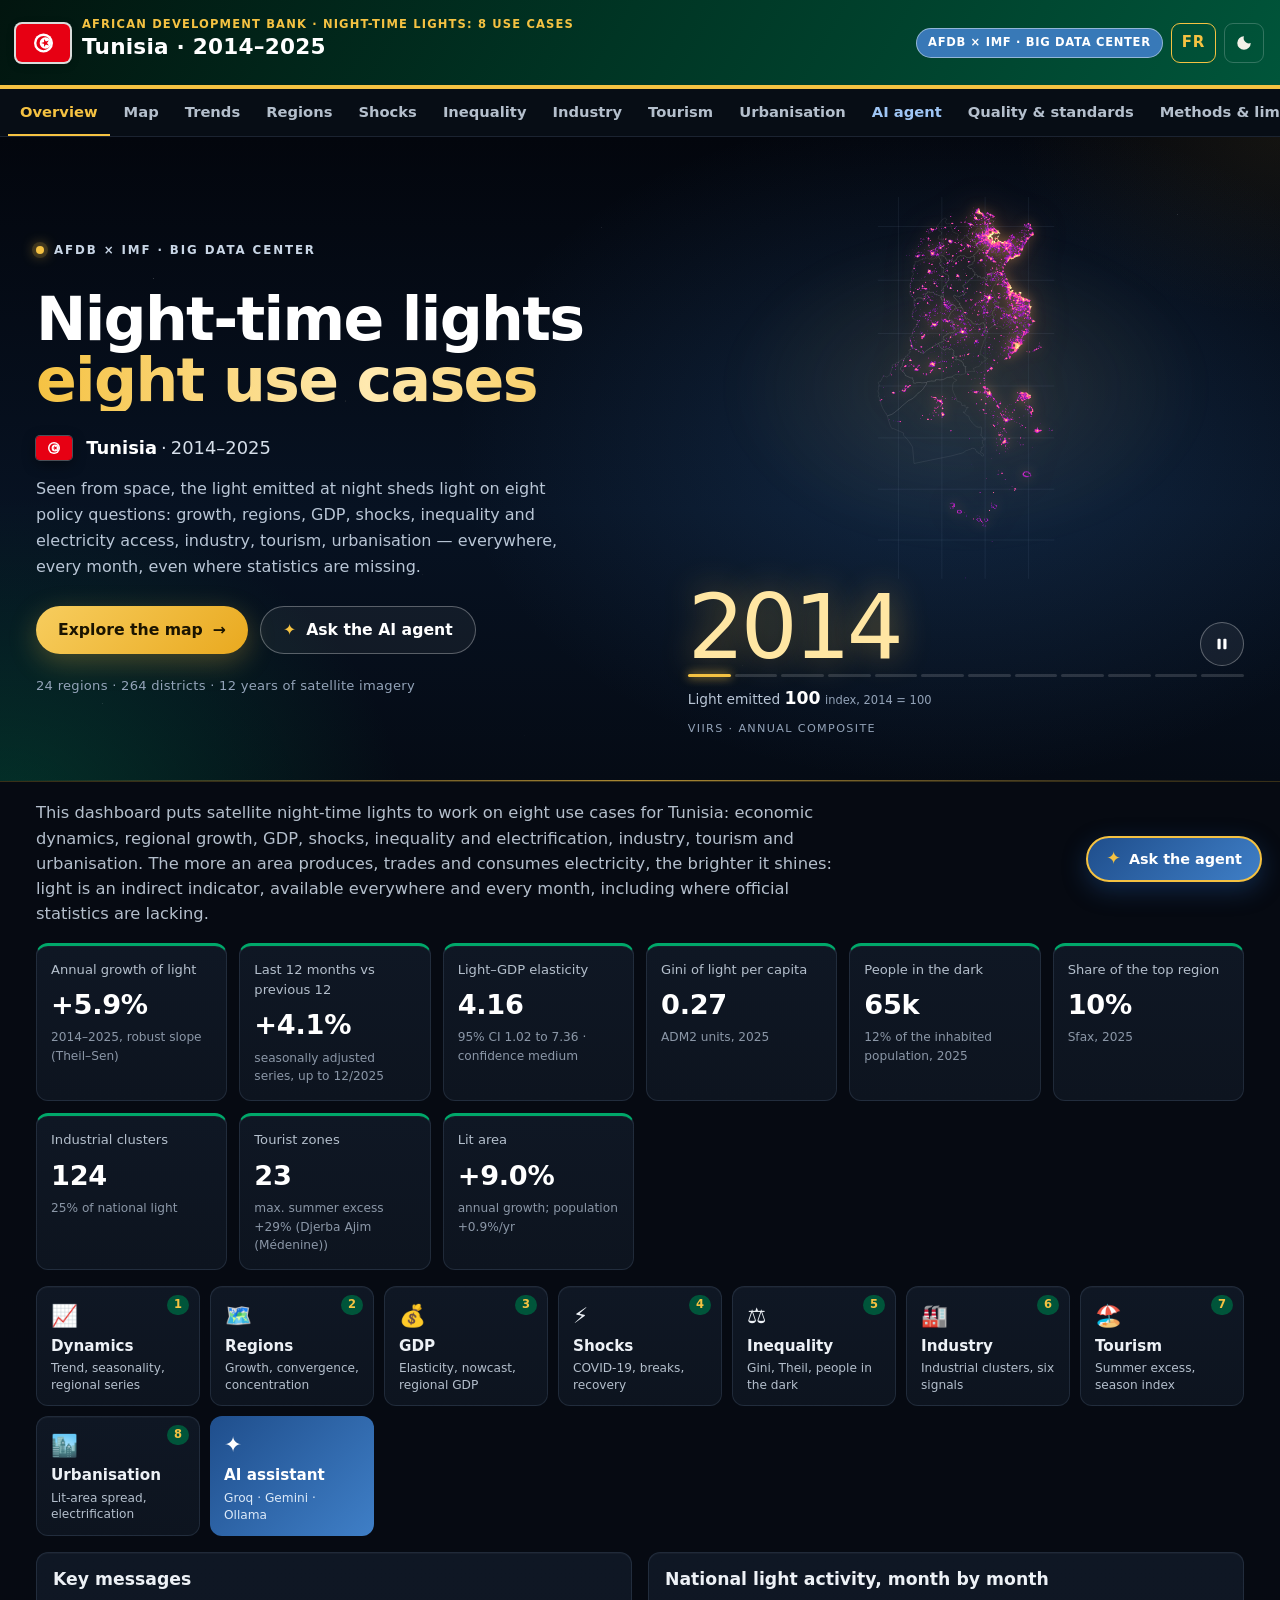
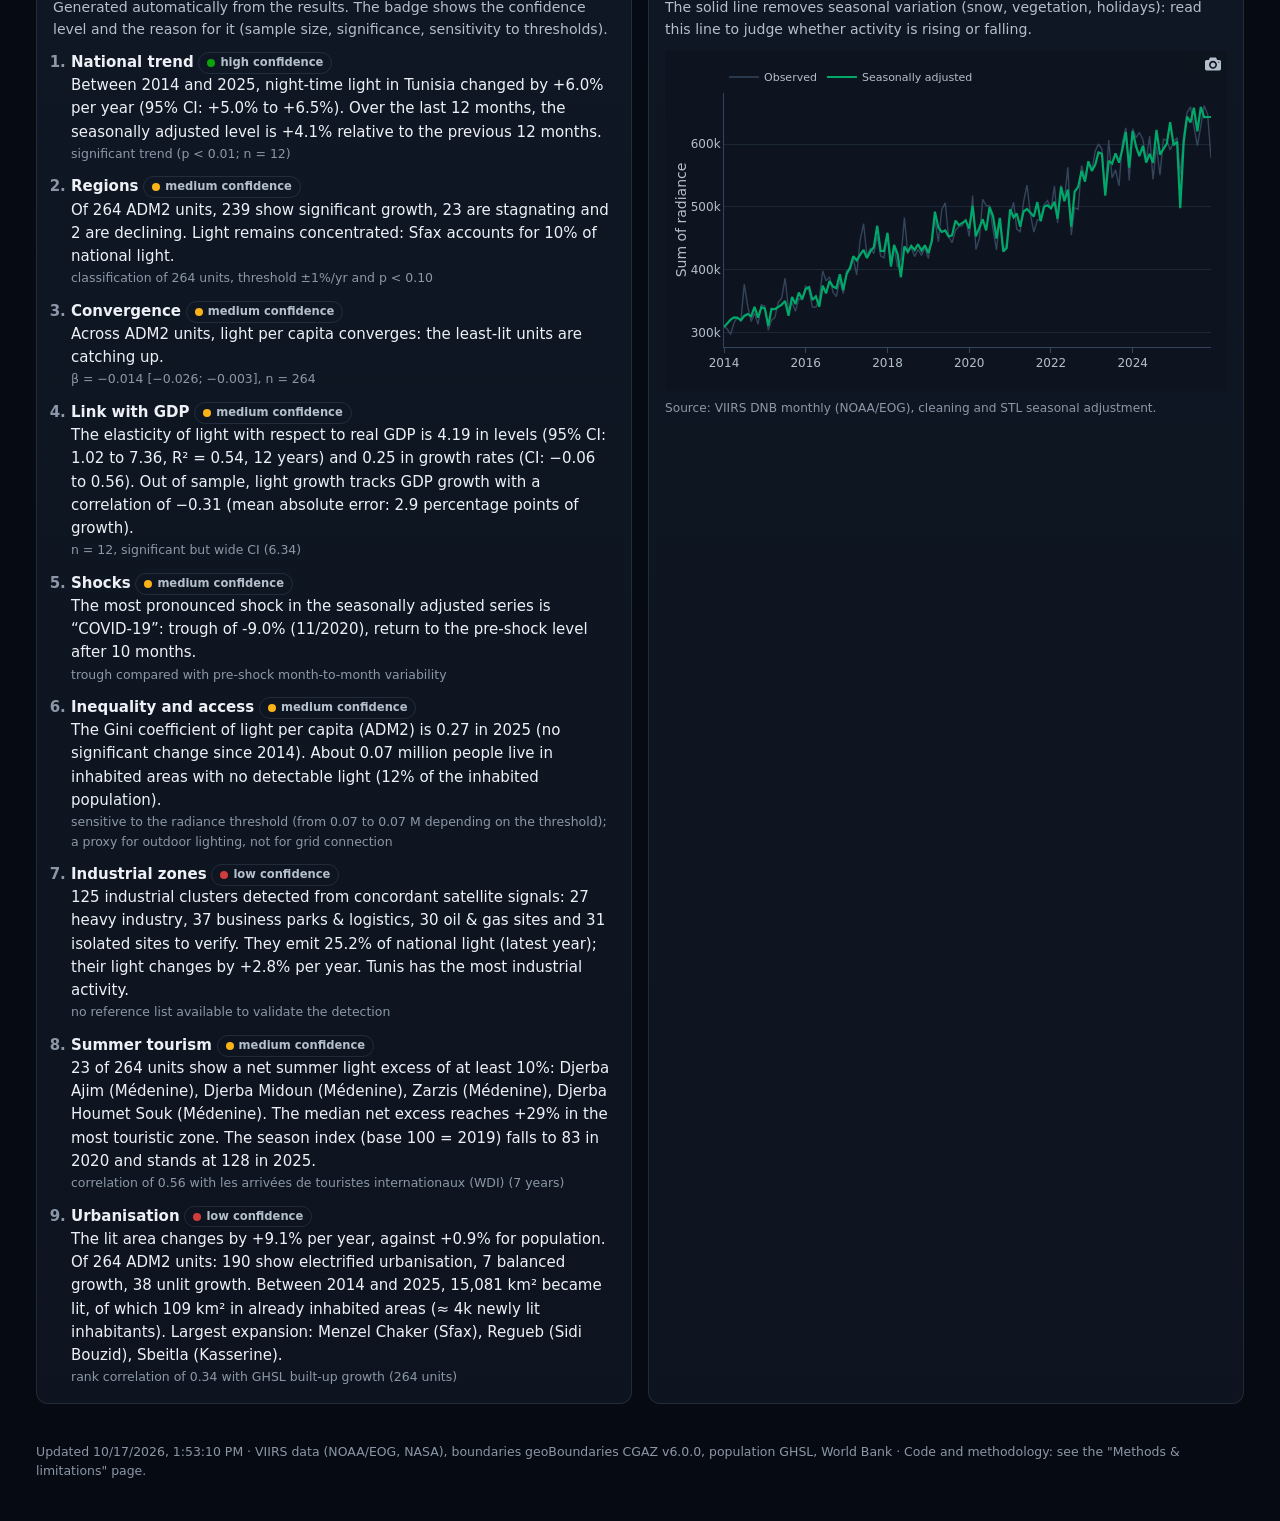
==== commit cb52f1e9: "Update NTL dashboard — TUN 2014–2025 — run 2026-10-17 13:59 UTC" ====
--- a/en/index.html
+++ b/en/index.html
@@ -3,15 +3,17 @@
 <head>
 <meta charset="utf-8">
 <meta name="viewport" content="width=device-width, initial-scale=1, viewport-fit=cover">
-<title>Night-Time Lights and Economic Activity</title>
+<title>Night-time lights — 8 use cases</title>
 <meta name="description" content="Dashboard: economic activity measured with night-time lights (VIIRS) at national and subnational levels.">
 <link rel="icon" href="data:image/svg+xml,%3Csvg xmlns='http://www.w3.org/2000/svg' viewBox='0 0 32 32'%3E%3Crect width='32' height='32' rx='7' fill='%2300553A'/%3E%3Ccircle cx='11' cy='13' r='3' fill='%23f5c242'/%3E%3Ccircle cx='21' cy='19' r='2' fill='%23f5c242'/%3E%3Ccircle cx='19' cy='9' r='1.4' fill='%23fde7a6'/%3E%3C/svg%3E">
 <link rel="stylesheet" href="assets/vendor/leaflet.css">
 <link rel="stylesheet" href="assets/style.css">
 <link rel="stylesheet" href="assets/ext.css">
+<link rel="stylesheet" href="assets/map_ext.css">
+<link rel="stylesheet" href="assets/agent.css">
 <script>
-  // apply the stored theme before first paint (no flash)
-  try { const t = localStorage.getItem("ntl-theme"); if (t === "light" || t === "dark") document.documentElement.dataset.theme = t; } catch (e) {}
+  // apply the stored theme (dark by default) before first paint (no flash)
+  try { const t = localStorage.getItem("ntl-theme"); document.documentElement.dataset.theme = (t === "light" || t === "dark") ? t : "dark"; } catch (e) { document.documentElement.dataset.theme = "dark"; }
 </script>
 </head>
 <body>
@@ -20,7 +22,7 @@
   <div class="brand">
     <img id="flag" class="flag" alt="Flag" hidden>
     <div>
-      <div class="eyebrow">African Development Bank · Night-time lights and economic activity</div>
+      <div class="eyebrow">African Development Bank · Night-time lights: 8 use cases</div>
       <h1 id="country-title">Loading…</h1>
     </div>
   </div>
@@ -268,6 +270,8 @@
 <script src="assets/vendor/plotly.min.js" charset="utf-8"></script>
 <script>window.Plotly || document.write('<script src="https://cdn.jsdelivr.net/npm/plotly.js-dist-min@2.35.2/plotly.min.js" charset="utf-8"><\/script>')</script>
 <script src="assets/ext.js"></script>
+<script src="assets/map_ext.js"></script>
+<script src="assets/agent.js"></script>
 <script src="assets/app.js"></script>
 </body>
 </html>
--- a/en/assets/ext.css
+++ b/en/assets/ext.css
@@ -96,3 +96,38 @@
 .ai-fab:hover { transform: translateY(-2px); }
 .tabs a.tab-ai { color: #1F4E8C; font-weight: 700; }
 :root[data-theme="dark"] .tabs a.tab-ai { color: #9ec5f4; }
+
+/* ---- quality & international standards page */
+.hero-q { background: linear-gradient(135deg, #2b2410 0%, #00553A 55%, #00704A 100%); }
+.q-seal { flex: none; width: 92px; height: 92px; border-radius: 50%; display: grid; place-items: center; font: 800 2.4rem/1 var(--font);
+  color: #00553A; background: radial-gradient(circle at 35% 35%, #fff6d6, #F5C242 60%, #c98500); box-shadow: 0 0 0 6px #F5C24244, 0 0 30px #F5C24266; }
+.q-h { margin: 22px 0 10px; font-size: 1.1rem; }
+.q-grid { display: grid; gap: 14px; grid-template-columns: repeat(auto-fill, minmax(min(100%, 320px), 1fr)); margin-bottom: 16px; }
+.q-card { display: flex; flex-direction: column; gap: 6px; border-top: 4px solid var(--afdb); }
+.q-card h3 { margin: 4px 0 0; font-size: 1.02rem; } .q-card h3 a { color: inherit; text-decoration: none; } .q-card h3 a:hover { color: var(--afdb); text-decoration: underline; }
+.q-top { display: flex; align-items: center; gap: 8px; flex-wrap: wrap; }
+.q-top .uc-n { position: static; }
+.q-ic { font-size: 1.2rem; }
+.q-pill { font: 700 .68rem/1 var(--font); letter-spacing: .06em; text-transform: uppercase; padding: 4px 8px; border-radius: 999px;
+  color: #7a4b00; background: #fff1cc; border: 1px solid #F5C242; }
+:root[data-theme="dark"] .q-pill { color: #ffe08a; background: #3a2f12; }
+.q-q { color: var(--ink-2); margin: 0; font-size: .9rem; }
+.q-val { background: var(--surface-2); border-radius: 10px; padding: 10px 12px; }
+.q-k { font: 700 .7rem/1 var(--font); letter-spacing: .08em; text-transform: uppercase; color: var(--muted); }
+.q-v { font: 800 1.35rem/1.3 var(--font); color: var(--afdb); font-variant-numeric: tabular-nums; }
+:root[data-theme="dark"] .q-v { color: #F5C242; }
+.q-m { color: var(--ink-2); font-size: .78rem; }
+.q-chips { display: flex; flex-wrap: wrap; gap: 4px; } .q-chip { font-size: .72rem; padding: 2px 7px; border-radius: 999px; background: var(--surface-2); border: 1px solid var(--border); }
+.q-steps { list-style: none; counter-reset: none; padding: 0; margin: 0; display: grid; gap: 8px; }
+.q-steps li { display: grid; grid-template-columns: 1fr auto; gap: 2px 10px; padding: 8px 10px; border-left: 4px solid #3F7FC7; background: var(--surface-2); border-radius: 0 8px 8px 0; }
+.q-steps small { grid-column: 1 / -1; color: var(--ink-2); } .q-sec { font-size: .74rem; color: var(--muted); white-space: nowrap; }
+.q-fair { display: grid; gap: 10px; grid-template-columns: repeat(auto-fit, minmax(min(100%, 220px), 1fr)); }
+.q-fair > div, .q-un > div { display: flex; gap: 10px; align-items: flex-start; }
+.q-fair > div > b { flex: none; width: 38px; height: 38px; border-radius: 10px; display: grid; place-items: center; font: 800 1.2rem/1 var(--font);
+  color: #fff; background: linear-gradient(135deg, #00553A, #00A86A); }
+.q-fair p, .q-un p { margin: 2px 0 0; }
+.q-un { display: grid; gap: 10px; grid-template-columns: repeat(auto-fit, minmax(min(100%, 260px), 1fr)); }
+.q-num { flex: none; width: 28px; height: 28px; border-radius: 50%; display: grid; place-items: center; font: 800 .8rem/1 var(--font); color: #00553A; background: #F5C242; }
+.small { font-size: .84rem; }
+.hero-urb { background: linear-gradient(135deg, #2b1d05 0%, #6b4a0c 40%, #00553A 100%); }
+.sw { display: inline-block; width: 11px; height: 11px; border-radius: 3px; vertical-align: -1px; }
--- a/en/assets/map_ext.css
+++ b/en/assets/map_ext.css
@@ -0,0 +1,402 @@
+/* Night-time lights dashboard — premium dark theme, immersive hero, advanced map, exports & a11y.
+ * Shared by the FR and EN sites (dash_shared/map_ext.css), loaded after style.css and ext.css. */
+
+/* ================================================================ tokens: a deep "night" dark theme */
+:root { --focus: #1F4E8C; --spark: #00704A; --night-0: #03060d; --night-1: #071222; }
+:root[data-theme="dark"] {
+  --page: #060a12; --surface: #0d141f; --surface-2: #131c2a;
+  --ink: #edf1f6; --ink-2: #b4bfcc; --muted: #8b97a7; --grid: #1d2836; --axis: #34445a;
+  --border: rgba(160, 190, 230, .13); --focus: #F5C242; --spark: #F5C242;
+}
+@media (prefers-color-scheme: dark) {
+  :root:where(:not([data-theme="light"])) {
+    --page: #060a12; --surface: #0d141f; --surface-2: #131c2a;
+    --ink: #edf1f6; --ink-2: #b4bfcc; --muted: #8b97a7; --grid: #1d2836; --axis: #34445a;
+    --border: rgba(160, 190, 230, .13); --focus: #F5C242; --spark: #F5C242;
+  }
+}
+
+/* ================================================================ global ergonomics */
+:focus-visible { outline: 3px solid var(--focus); outline-offset: 2px; }
+a:focus-visible, button:focus-visible { border-radius: 8px; }
+.icon-btn { width: 40px; height: 40px; }
+.lang-btn { height: 40px; }
+.tabs a { min-height: 44px; display: inline-flex; align-items: center; }
+.seg button { min-height: 40px; }
+input[type="search"], select { min-height: 40px; }
+:root[data-theme="dark"] .topbar { background: linear-gradient(120deg, #02150f 0%, #003524 48%, #00553A 100%); }
+:root[data-theme="dark"] .tabs { background: rgba(9, 14, 22, .88); backdrop-filter: saturate(1.4) blur(10px); -webkit-backdrop-filter: saturate(1.4) blur(10px); }
+:root[data-theme="dark"] .card, :root[data-theme="dark"] .kpi, :root[data-theme="dark"] .uc:not(.uc-ai) {
+  background: linear-gradient(180deg, #0f1724 0%, var(--surface) 100%); box-shadow: 0 1px 0 rgba(255, 255, 255, .03) inset; }
+:root[data-theme="dark"] .kpi { border-top-color: #00A86A; }
+:root[data-theme="dark"] .kpi .value { color: #fff; }
+:root[data-theme="dark"] .seg { background: var(--surface-2); }
+:root[data-theme="dark"] table.data th { background: #111a27; }
+:root[data-theme="dark"] .banner { background: #2a2210; }
+.kpi .value { font-variant-numeric: tabular-nums; }
+.kpi.kin { animation: kin .7s cubic-bezier(.2, .7, .2, 1) both; }
+@keyframes kin { from { opacity: 0; transform: translateY(10px); } }
+body:has(#page-map:not([hidden])) .ai-fab { display: none; }
+.js-plotly-plot .plotly .modebar { background: transparent !important; }
+.js-plotly-plot .plotly .modebar-btn path { fill: var(--ink-2) !important; }
+.js-plotly-plot .plotly .modebar-btn:hover path { fill: var(--ink) !important; }
+
+/* ---- CSV buttons */
+.csv-btn { display: inline-flex; align-items: center; gap: 7px; min-height: 40px; padding: 0 14px; border-radius: 10px; cursor: pointer;
+  font: 600 .86rem/1 var(--font); color: var(--ink); background: var(--surface); border: 1px solid var(--border); transition: border-color .15s, background .15s; }
+.csv-btn svg { width: 18px; height: 18px; }
+.csv-btn:hover { border-color: var(--afdb-light); background: var(--surface-2); }
+.csv-btn.small { min-height: 40px; font-size: .8rem; }
+#page-regions .toolbar .csv-btn { margin-left: auto; }
+.csv-row { display: flex; justify-content: flex-end; margin: 0 0 6px; }
+.card.flush > .csv-row { margin: 8px 8px 0; }
+
+/* ---- toast */
+.mx-toast { position: fixed; left: 50%; bottom: 28px; z-index: 6000; transform: translate(-50%, 20px); opacity: 0; pointer-events: none;
+  padding: 11px 18px; border-radius: 999px; font: 600 .9rem/1.2 var(--font); color: #fff; background: rgba(10, 16, 26, .94);
+  border: 1px solid rgba(245, 194, 66, .5); box-shadow: 0 10px 30px rgba(0, 0, 0, .35); transition: opacity .2s, transform .2s; max-width: calc(100vw - 32px); text-align: center; }
+.mx-toast.on { opacity: 1; transform: translate(-50%, 0); }
+
+/* ================================================================ HERO */
+.hx { position: relative; overflow: hidden; isolation: isolate; color: #eef2f7; background: var(--night-0);
+  border-bottom: 1px solid rgba(245, 194, 66, .22); }
+.hx-sky { position: absolute; inset: 0; z-index: -1;
+  background:
+    radial-gradient(55% 75% at 74% 48%, rgba(63, 127, 199, .20), transparent 70%),
+    radial-gradient(45% 70% at 0% 105%, rgba(0, 112, 74, .38), transparent 70%),
+    radial-gradient(30% 40% at 100% 0%, rgba(245, 194, 66, .07), transparent 70%),
+    linear-gradient(180deg, var(--night-0) 0%, var(--night-1) 58%, #050b15 100%); }
+.hx-sky::after { content: ""; position: absolute; inset: 0; opacity: .55;
+  background-image:
+    radial-gradient(1px 1px at 12% 22%, rgba(255,255,255,.55), transparent 60%), radial-gradient(1px 1px at 33% 68%, rgba(255,255,255,.35), transparent 60%),
+    radial-gradient(1px 1px at 47% 14%, rgba(255,255,255,.45), transparent 60%), radial-gradient(1px 1px at 58% 82%, rgba(255,255,255,.3), transparent 60%),
+    radial-gradient(1px 1px at 8% 88%, rgba(255,255,255,.35), transparent 60%), radial-gradient(1.2px 1.2px at 27% 41%, rgba(255,240,200,.5), transparent 60%),
+    radial-gradient(1px 1px at 41% 93%, rgba(255,255,255,.3), transparent 60%), radial-gradient(1px 1px at 92% 12%, rgba(255,255,255,.4), transparent 60%); }
+.hx::after { content: ""; position: absolute; left: 0; right: 0; bottom: 0; height: 1px; z-index: 1;
+  background: linear-gradient(90deg, transparent, rgba(245, 194, 66, .7), transparent); }
+.hx-inner { max-width: 1240px; margin: 0 auto; padding: clamp(28px, 5vw, 60px) 16px clamp(22px, 3.5vw, 44px);
+  display: grid; grid-template-columns: minmax(0, 1.08fr) minmax(0, 1fr); gap: clamp(16px, 4vw, 56px); align-items: center; min-height: min(640px, 74vh); }
+.hx-copy { min-width: 0; }
+.hx-eyebrow { display: inline-flex; align-items: center; gap: 10px; margin: 0; font: 700 .74rem/1.2 var(--font); letter-spacing: .16em; text-transform: uppercase; color: #c9d6e6; }
+.hx-dot { width: 8px; height: 8px; border-radius: 50%; background: #F5C242; box-shadow: 0 0 0 4px rgba(245, 194, 66, .15), 0 0 14px #F5C242; }
+.hx-title { margin: .45em 0 .38em; font-size: clamp(2.1rem, 4.7vw, 3.95rem); line-height: 1.02; font-weight: 800; letter-spacing: -.028em; color: #fff; text-wrap: balance; }
+.hx-title span { display: block; background: linear-gradient(92deg, #F5C242 0%, #ffe9b0 55%, #F5C242 100%); -webkit-background-clip: text; background-clip: text; color: transparent; }
+.hx-country { margin: 0 0 14px; font-size: 1.12rem; color: #d6dfea; }
+.hx-country b { color: #fff; font-weight: 700; }
+.hx-pitch { margin: 0; max-width: 54ch; font-size: clamp(1rem, 1.25vw, 1.13rem); line-height: 1.62; color: #b9c6d6; }
+.hx-cta { display: flex; flex-wrap: wrap; gap: 12px; margin-top: 26px; }
+.hx-btn { display: inline-flex; align-items: center; gap: 10px; min-height: 48px; padding: 0 22px; border-radius: 999px; font: 700 .98rem/1 var(--font);
+  text-decoration: none; transition: transform .18s, box-shadow .18s, background .18s, border-color .18s; }
+.hx-btn.primary { color: #1b1400; background: linear-gradient(135deg, #F7CD5E, #E9A91F); box-shadow: 0 8px 28px rgba(245, 194, 66, .28); }
+.hx-btn.primary:hover { transform: translateY(-1px); box-shadow: 0 12px 34px rgba(245, 194, 66, .38); }
+.hx-btn.ghost { color: #fff; border: 1px solid rgba(255, 255, 255, .3); background: rgba(255, 255, 255, .05); }
+.hx-btn.ghost:hover { border-color: #F5C242; background: rgba(245, 194, 66, .08); }
+.hx-spark { color: #F5C242; }
+.hx-btn:focus-visible, .hx-play:focus-visible { outline: 3px solid #F5C242; outline-offset: 3px; border-radius: 999px; }
+.hx-meta { margin: 22px 0 0; font-size: .82rem; color: #93a3b8; letter-spacing: .02em; }
+.hx-vis { position: relative; margin: 0; min-width: 0; height: clamp(380px, 60vh, 580px); display: grid; grid-template-rows: minmax(0, 1fr) auto; gap: 10px; }
+.hx-frame { position: relative; min-height: 0; }
+.hx-frame::before { content: ""; position: absolute; inset: 8% 6%; border-radius: 50%; background: radial-gradient(closest-side, rgba(245, 194, 66, .10), transparent); filter: blur(10px); }
+.hx-img { position: absolute; inset: 0; width: 100%; height: 100%; object-fit: contain; opacity: 0; transition: opacity 1.1s ease;
+  filter: saturate(1.25) brightness(1.35) drop-shadow(0 0 6px rgba(255, 170, 90, .55)) drop-shadow(0 0 18px rgba(245, 120, 60, .35)); }
+.hx-img.on { opacity: 1; }
+.hx-svg { position: absolute; inset: 0; width: 100%; height: 100%; overflow: visible; pointer-events: none; }
+.hx-grat { fill: none; stroke: rgba(160, 190, 230, .08); stroke-width: 1; vector-effect: non-scaling-stroke; }
+.hx-adm1 { fill: none; stroke: rgba(255, 255, 255, .07); stroke-width: 1; vector-effect: non-scaling-stroke; }
+.hx-glow { fill: rgba(245, 194, 66, .03); stroke: rgba(245, 194, 66, .5); stroke-width: 4; }
+.hx-edge { fill: none; stroke: rgba(255, 230, 163, .6); stroke-width: 2.2; stroke-dasharray: 1; stroke-dashoffset: 1; animation: hx-draw 2.8s .2s cubic-bezier(.3, .6, .2, 1) forwards; }
+@keyframes hx-draw { to { stroke-dashoffset: 0; } }
+.hx-cap { display: grid; gap: 8px; }
+.hx-yearrow { display: flex; align-items: flex-end; justify-content: space-between; gap: 12px; }
+.hx-year { font-size: clamp(3.4rem, 7vw, 6rem); font-weight: 200; line-height: .86; letter-spacing: -.045em; font-variant-numeric: tabular-nums;
+  color: #ffe6a3; text-shadow: 0 0 34px rgba(245, 194, 66, .45); }
+.hx-year.tick { animation: hx-tick .55s ease; }
+@keyframes hx-tick { from { opacity: .3; transform: translateY(8px); filter: blur(3px); } }
+.hx-play { flex: none; display: grid; place-items: center; width: 44px; height: 44px; border-radius: 50%; cursor: pointer; color: #fff;
+  background: rgba(255, 255, 255, .06); border: 1px solid rgba(255, 255, 255, .3); transition: background .15s, border-color .15s; }
+.hx-play:hover { border-color: #F5C242; background: rgba(245, 194, 66, .12); }
+.hx-play svg { width: 18px; height: 18px; }
+.hx-track { display: flex; gap: 4px; }
+.hx-track i { flex: 1; height: 3px; border-radius: 2px; background: rgba(255, 255, 255, .14); transition: background .4s, box-shadow .4s; }
+.hx-track i.past { background: rgba(245, 194, 66, .45); }
+.hx-track i.now { background: #F5C242; box-shadow: 0 0 10px #F5C242; }
+.hx-idx { font-size: .86rem; color: #b9c6d6; }
+.hx-idx b { color: #fff; font-size: 1.08rem; font-variant-numeric: tabular-nums; }
+.hx-idx small { color: #93a3b8; }
+.hx-src { color: #93a3b8; font-size: .7rem; letter-spacing: .12em; text-transform: uppercase; }
+@media (max-width: 860px) {
+  .hx-inner { grid-template-columns: 1fr; min-height: 0; gap: 0; padding-top: 22px; }
+  .hx-copy { display: contents; }
+  .hx-eyebrow { order: 1; justify-self: start; } .hx-title { order: 2; } .hx-country { order: 3; }
+  .hx-vis { order: 4; height: min(46vh, 360px); margin: 6px 0 18px; }
+  .hx-pitch { order: 5; } .hx-cta { order: 6; } .hx-meta { order: 7; }
+  .hx-year { font-size: 3.2rem; }
+}
+@media (max-width: 420px) { .hx-btn { width: 100%; justify-content: center; } .hx-title { font-size: 2.05rem; } }
+
+/* ================================================================ MAP */
+#page-map { gap: 10px; }
+.mx { position: relative; display: grid; grid-template-columns: 320px minmax(0, 1fr); height: clamp(540px, calc(100vh - 150px), 960px);
+  border-radius: 16px; overflow: hidden; border: 1px solid var(--border); background: #05080f; box-shadow: 0 14px 44px rgba(0, 0, 0, .28);
+  transition: grid-template-columns .26s ease; }
+.mx.mx--collapsed { grid-template-columns: 0 minmax(0, 1fr); }
+.mx.mx--collapsed .mx-panel { visibility: hidden; }
+.mx:fullscreen { height: 100vh !important; border-radius: 0; border: 0; }
+.mx.mx--fs { position: fixed; inset: 0; z-index: 5000; height: 100vh !important; height: 100dvh !important; border-radius: 0; border: 0; }
+.mx-noscroll, .mx-noscroll body { overflow: hidden; }
+
+/* ---- panel */
+.mx-panel { position: relative; z-index: 5; display: flex; flex-direction: column; min-width: 0; overflow: hidden; background: var(--surface); color: var(--ink);
+  border-right: 1px solid var(--border); }
+.mx-ph { display: flex; align-items: center; gap: 8px; padding: 12px 10px 6px 16px; }
+.mx-grab { display: none; }
+.mx-ph-t { flex: 1; min-width: 0; display: flex; align-items: center; gap: 8px; margin: 0; font-size: 1rem; font-weight: 750; }
+.mx-ph-t svg { flex: none; width: 20px; height: 20px; color: var(--afdb); }
+:root[data-theme="dark"] .mx-ph-t svg { color: #F5C242; }
+.mx-ph-t small { display: none; min-width: 0; font-weight: 500; font-size: .82rem; color: var(--ink-2); white-space: nowrap; overflow: hidden; text-overflow: ellipsis; }
+.mx-pbody { flex: 1; overflow: auto; padding: 6px 16px 18px; display: grid; gap: 10px; align-content: start; scrollbar-width: thin; }
+.mx-search { position: relative; }
+.mx-search input { width: 100%; min-height: 44px; padding: 8px 36px 8px 38px; border-radius: 12px; background: var(--surface-2); border: 1px solid var(--border); font-size: .92rem; }
+.mx-search input::placeholder { color: var(--muted); }
+.mx-search input:focus-visible { outline: 3px solid var(--focus); outline-offset: 0; }
+.mx-search-ic { position: absolute; left: 12px; top: 12px; width: 20px; height: 20px; color: var(--muted); pointer-events: none; }
+.mx-search-ic svg { width: 20px; height: 20px; }
+.mx-kbd { position: absolute; right: 10px; top: 11px; }
+kbd, .mx-kbd { display: inline-grid; place-items: center; min-width: 22px; height: 22px; padding: 0 6px; border-radius: 6px; font: 600 .74rem/1 ui-monospace, SFMono-Regular, Menlo, monospace;
+  color: var(--ink-2); background: var(--surface); border: 1px solid var(--border); border-bottom-width: 2px; }
+.mx-res { position: absolute; z-index: 30; left: 0; right: 0; top: calc(100% + 6px); margin: 0; padding: 6px; list-style: none; border-radius: 12px;
+  background: var(--surface); border: 1px solid var(--border); box-shadow: 0 16px 40px rgba(0, 0, 0, .35); max-height: 320px; overflow: auto; }
+.mx-res li { display: grid; gap: 1px; padding: 8px 10px; border-radius: 8px; cursor: pointer; min-height: 40px; }
+.mx-res li .n { font-weight: 650; }
+.mx-res li .t { font-size: .76rem; color: var(--ink-2); }
+.mx-res li[aria-selected="true"], .mx-res li:hover { background: var(--surface-2); box-shadow: inset 3px 0 0 #F5C242; }
+.mx-res li.none { color: var(--ink-2); cursor: default; box-shadow: none; background: none; }
+.mx-modes { border: 0; margin: 0; padding: 0; display: grid; gap: 8px; }
+.mx-mode { position: relative; display: grid; grid-template-columns: 38px minmax(0, 1fr); gap: 12px; align-items: center; min-height: 58px; padding: 9px 12px;
+  border-radius: 12px; border: 1px solid var(--border); background: var(--surface); cursor: pointer; transition: border-color .15s, background .15s, box-shadow .15s; }
+.mx-mode:hover { border-color: color-mix(in srgb, var(--afdb-light) 60%, var(--border)); }
+.mx-mode input { position: absolute; opacity: 0; width: 1px; height: 1px; }
+.mx-mode:has(input:focus-visible) { outline: 3px solid var(--focus); outline-offset: 2px; }
+.mx-mode.on { border-color: var(--afdb); background: color-mix(in srgb, var(--afdb) 9%, var(--surface)); box-shadow: inset 3px 0 0 var(--afdb); }
+:root[data-theme="dark"] .mx-mode.on { border-color: rgba(245, 194, 66, .7); background: rgba(245, 194, 66, .07); box-shadow: inset 3px 0 0 #F5C242; }
+.mx-mode-t { display: grid; gap: 1px; min-width: 0; }
+.mx-mode-t b { font-size: .92rem; font-weight: 700; }
+.mx-mode-t small { font-size: .76rem; color: var(--ink-2); }
+.mx-mode-ic { width: 38px; height: 38px; border-radius: 10px; background-color: #070d18; border: 1px solid rgba(255, 255, 255, .08); }
+.mx-ic-lights { background-image: radial-gradient(circle at 34% 40%, #fff3c4 0 2px, #fe9f6d 3px, #8c2981 6px, transparent 9px), radial-gradient(circle at 70% 64%, #fcfdbf 0 1.5px, #de4968 3px, transparent 6px), radial-gradient(circle at 66% 26%, #fe9f6d 0 1px, transparent 3px); }
+.mx-ic-swipe { background-image: linear-gradient(90deg, #3b0f70 0 50%, transparent 50%), radial-gradient(circle at 70% 50%, #fcfdbf 0 2px, #de4968 4px, transparent 8px), linear-gradient(90deg, transparent calc(50% - 1px), #F5C242 calc(50% - 1px) calc(50% + 1px), transparent calc(50% + 1px)); }
+.mx-ic-dark { background-image: radial-gradient(circle at 32% 36%, #f5c242 0 3px, transparent 4px), radial-gradient(circle at 66% 62%, #d7263d 0 3.5px, transparent 4.5px), radial-gradient(circle at 30% 72%, #d7263d 0 2.5px, transparent 3.5px), radial-gradient(circle at 70% 28%, #f5c242 0 2px, transparent 3px); }
+.mx-ic-indicator { background-image: linear-gradient(135deg, #e34948 0 30%, #d9d8d2 30% 55%, #6da7ec 55% 78%, #2a78d6 78%); opacity: .9; }
+.mx-sub { display: grid; grid-template-columns: 1fr 1fr; gap: 8px; margin: -2px 0 4px 14px; padding: 2px 0 2px 12px; border-left: 2px solid var(--border); }
+.mx-sub label { display: grid; gap: 4px; font-size: .78rem; font-weight: 600; color: var(--ink-2); min-width: 0; }
+.mx-sub .mx-wide { grid-column: 1 / -1; }
+.mx-sub select { width: 100%; font-size: .88rem; background: var(--surface-2); }
+.mx-note, .mx-desc { grid-column: 1 / -1; margin: 0; font-size: .8rem; line-height: 1.45; color: var(--ink-2); }
+.mx-h { margin: 6px 0 0; padding-top: 12px; border-top: 1px solid var(--border); font: 700 .72rem/1 var(--font); letter-spacing: .13em; text-transform: uppercase; color: var(--muted); }
+.mx-sw { display: grid; grid-template-columns: 42px minmax(0, 1fr) auto; align-items: center; gap: 12px; min-height: 42px; cursor: pointer; font-size: .9rem; font-weight: 600; position: relative; }
+.mx-sw input { position: absolute; opacity: 0; width: 1px; height: 1px; }
+.mx-sw-ui { position: relative; width: 42px; height: 24px; border-radius: 999px; background: var(--surface-2); border: 1px solid color-mix(in srgb, var(--ink) 30%, transparent); transition: background .18s, border-color .18s; }
+.mx-sw-ui::after { content: ""; position: absolute; top: 3px; left: 3px; width: 16px; height: 16px; border-radius: 50%; background: var(--ink-2); transition: transform .18s, background .18s; }
+.mx-sw input:checked + .mx-sw-ui { background: var(--afdb); border-color: var(--afdb); }
+.mx-sw input:checked + .mx-sw-ui::after { transform: translateX(18px); background: #fff; }
+:root[data-theme="dark"] .mx-sw input:checked + .mx-sw-ui { background: #F5C242; border-color: #F5C242; }
+:root[data-theme="dark"] .mx-sw input:checked + .mx-sw-ui::after { background: #1b1400; }
+.mx-sw input:focus-visible + .mx-sw-ui { outline: 3px solid var(--focus); outline-offset: 2px; }
+.mx-sw-k { width: 26px; height: 16px; border-radius: 4px; }
+.mx-k-ind { background: radial-gradient(circle at 20% 50%, var(--t1) 0 3.5px, transparent 4px), radial-gradient(circle at 45% 50%, var(--t2) 0 3.5px, transparent 4px), radial-gradient(circle at 70% 50%, var(--t3) 0 3.5px, transparent 4px), radial-gradient(circle at 95% 50%, var(--t4) 0 3.5px, transparent 4px); }
+.mx-k-tour { border: 2px dashed #E3A500; background: rgba(245, 194, 66, .12); }
+:root[data-theme="dark"] .mx-k-tour { border-color: #F5C242; }
+.mx-k-bnd { border: 1.5px solid color-mix(in srgb, var(--ink) 55%, transparent); }
+.mx-row { display: flex; align-items: center; justify-content: space-between; gap: 10px; flex-wrap: wrap; }
+.mx-lbl { font-size: .86rem; font-weight: 600; color: var(--ink-2); }
+.mx-seg { display: inline-flex; padding: 3px; gap: 3px; border-radius: 11px; background: var(--surface-2); border: 1px solid var(--border); }
+.mx-seg button { min-height: 36px; min-width: 40px; padding: 0 10px; border: 0; border-radius: 8px; cursor: pointer; font: 600 .8rem/1 var(--font); color: var(--ink-2); background: transparent; }
+.mx-seg button.on { background: var(--afdb); color: #fff; }
+:root[data-theme="dark"] .mx-seg button.on { background: #F5C242; color: #1b1400; }
+.mx-range { display: grid; gap: 4px; font-size: .86rem; font-weight: 600; color: var(--ink-2); }
+.mx-range span { display: flex; justify-content: space-between; }
+.mx-range output { font-variant-numeric: tabular-nums; color: var(--ink); }
+.mx-range input { width: 100%; min-height: 32px; accent-color: var(--afdb); }
+:root[data-theme="dark"] .mx-range input { accent-color: #F5C242; }
+.mx-panel .mx-ibtn { background: var(--surface-2); color: var(--ink); border-color: var(--border); }
+.mx-collapse svg { transition: transform .25s; }
+
+/* ---- stage (always night-dark) */
+.mx-stage { position: relative; min-width: 0; overflow: hidden; container-type: inline-size; container-name: stage; color: #eef2f7; }
+.mx-map { position: absolute !important; inset: 0; z-index: 0; }
+.mx .leaflet-container { background: radial-gradient(120% 90% at 50% 40%, #0a1424 0%, #05080f 70%); font: inherit; outline-offset: -3px; }
+.mx .leaflet-container:focus-visible { outline: 3px solid #F5C242; }
+.mx-stage::after { content: ""; position: absolute; inset: 0; z-index: 1; pointer-events: none; box-shadow: inset 0 0 120px rgba(0, 0, 0, .55); }
+.mx .mx-img { transition: opacity .45s ease; }
+.mx .leaflet-zoom-anim .mx-img { transition: opacity .45s ease, transform .25s cubic-bezier(0, 0, .25, 1); }
+.mx .mx-tiles { filter: brightness(.9) saturate(.8); }
+.mx-glass { background: rgba(9, 14, 23, .82); }
+.mx-ibtn, .mx-year, .mx-time, .mx-leg, .mx-help, .mx-open, .mx-sl { -webkit-backdrop-filter: blur(10px) saturate(1.3); backdrop-filter: blur(10px) saturate(1.3); }
+.mx-ibtn { display: grid; place-items: center; width: 40px; height: 40px; padding: 0; border-radius: 11px; cursor: pointer; color: #e9eef5;
+  background: rgba(9, 14, 23, .82); border: 1px solid rgba(255, 255, 255, .14); transition: background .15s, border-color .15s, color .15s; }
+.mx-ibtn svg { width: 20px; height: 20px; }
+.mx-ibtn:hover { border-color: rgba(245, 194, 66, .7); color: #fff; }
+.mx-ibtn[aria-pressed="true"], .mx-ibtn[aria-expanded="true"]:not(.mx-collapse) { background: #F5C242; color: #1b1400; border-color: #F5C242; }
+.mx-ibtn.sm { width: 32px; height: 32px; font-size: .9rem; }
+.mx-stage :focus-visible { outline: 3px solid #F5C242; outline-offset: 2px; }
+.mx-tools { position: absolute; z-index: 12; top: 12px; right: 12px; display: flex; flex-direction: column; gap: 6px; }
+.mx-tsep { height: 4px; }
+.mx-open { position: absolute; z-index: 12; top: 12px; left: 12px; display: inline-flex; align-items: center; gap: 8px; min-height: 42px; padding: 0 14px;
+  border-radius: 12px; cursor: pointer; font: 700 .88rem/1 var(--font); color: #fff; background: rgba(9, 14, 23, .85); border: 1px solid rgba(245, 194, 66, .55); }
+.mx-open svg { width: 18px; height: 18px; color: #F5C242; }
+.mx:not(.mx--collapsed) .mx-open { display: none; }
+.mx-year { position: absolute; z-index: 10; top: 12px; left: 14px; display: grid; gap: 2px; padding: 8px 14px 9px; border-radius: 14px; pointer-events: none;
+  background: linear-gradient(180deg, rgba(9, 14, 23, .62), rgba(9, 14, 23, .35)); }
+.mx--collapsed .mx-year { top: 64px; }
+.mx-year .y { font-size: clamp(2.2rem, 6cqi, 3.7rem); font-weight: 200; line-height: .95; letter-spacing: -.04em; font-variant-numeric: tabular-nums; color: #ffe6a3; text-shadow: 0 0 26px rgba(245, 194, 66, .55); }
+.mx-year .y.tick { animation: hx-tick .45s ease; }
+.mx-year small { font: 700 .66rem/1.2 var(--font); letter-spacing: .14em; text-transform: uppercase; color: #c9d6e6; }
+
+/* ---- timeline */
+.mx-time { position: absolute; z-index: 12; left: 14px; bottom: 14px; width: min(640px, calc(100% - 300px)); display: flex; align-items: center; gap: 12px;
+  padding: 8px 12px 6px 8px; border-radius: 18px; background: rgba(9, 14, 23, .84); border: 1px solid rgba(255, 255, 255, .12); box-shadow: 0 10px 30px rgba(0, 0, 0, .35); }
+.mx-play { flex: none; display: grid; place-items: center; width: 44px; height: 44px; border-radius: 50%; border: 0; cursor: pointer; color: #1b1400;
+  background: linear-gradient(135deg, #F7CD5E, #E9A91F); box-shadow: 0 4px 16px rgba(245, 194, 66, .35); }
+.mx-play svg { width: 20px; height: 20px; }
+.mx-play[aria-pressed="true"] { box-shadow: 0 0 0 4px rgba(245, 194, 66, .25), 0 4px 16px rgba(245, 194, 66, .35); }
+.mx-slider { flex: 1; min-width: 0; display: grid; gap: 0; }
+.mx-slider input { -webkit-appearance: none; appearance: none; width: 100%; height: 26px; margin: 0; background: transparent; cursor: pointer; --p: 100%; }
+.mx-slider input::-webkit-slider-runnable-track { height: 4px; border-radius: 2px; background: linear-gradient(90deg, #F5C242 var(--p), rgba(255, 255, 255, .2) var(--p)); }
+.mx-slider input::-moz-range-track { height: 4px; border-radius: 2px; background: linear-gradient(90deg, #F5C242 var(--p), rgba(255, 255, 255, .2) var(--p)); }
+.mx-slider input::-webkit-slider-thumb { -webkit-appearance: none; width: 20px; height: 20px; margin-top: -8px; border-radius: 50%; background: #ffe6a3; border: 3px solid #E9A91F; box-shadow: 0 0 12px rgba(245, 194, 66, .7); }
+.mx-slider input::-moz-range-thumb { width: 16px; height: 16px; border-radius: 50%; background: #ffe6a3; border: 3px solid #E9A91F; box-shadow: 0 0 12px rgba(245, 194, 66, .7); }
+.mx-slider input:focus-visible { outline: none; }
+.mx-slider input:focus-visible::-webkit-slider-thumb { box-shadow: 0 0 0 4px rgba(245, 194, 66, .55); }
+.mx-slider:has(input:focus-visible) { outline: 2px solid #F5C242; outline-offset: 4px; border-radius: 6px; }
+.mx-ticks { position: relative; height: 16px; margin: 0 10px; font: 600 .66rem/1.3 var(--font); color: #a3b1c2; font-variant-numeric: tabular-nums; }
+.mx-ticks span { position: absolute; top: 0; transform: translateX(-50%); white-space: nowrap; }
+.mx-ticks span:first-child { transform: translateX(-30%); } .mx-ticks span:last-child { transform: translateX(-70%); }
+.mx-ticks span.on { color: #ffe6a3; }
+.mx-speed { flex: none; min-width: 48px; height: 40px; padding: 0 10px; border-radius: 11px; cursor: pointer; font: 700 .86rem/1 var(--font); color: #e9eef5;
+  background: rgba(255, 255, 255, .06); border: 1px solid rgba(255, 255, 255, .16); font-variant-numeric: tabular-nums; }
+.mx-speed:hover { border-color: rgba(245, 194, 66, .7); }
+
+/* ---- legends */
+.mx-legends { position: absolute; z-index: 11; right: 12px; bottom: 58px; width: 252px; display: flex; flex-direction: column; gap: 8px; }
+.mx-leg { padding: 10px 12px; border-radius: 12px; background: rgba(9, 14, 23, .84); border: 1px solid rgba(255, 255, 255, .12); color: #e3e9f0; font-size: .78rem; box-shadow: 0 8px 24px rgba(0, 0, 0, .3); }
+.mx-leg h4 { margin: 0 0 6px; font: 700 .7rem/1.3 var(--font); letter-spacing: .07em; text-transform: uppercase; color: #c9d6e6; }
+.mx-leg .ramp { height: 10px; border-radius: 3px; margin: 4px 0 3px; }
+.mx-leg .ticks { display: flex; justify-content: space-between; color: #aab7c7; font-variant-numeric: tabular-nums; font-size: .72rem; }
+.mx-leg .lg-it { display: flex; align-items: center; gap: 8px; margin: 3px 0; }
+.mx-leg .lg-na { margin-top: 6px; color: #aab7c7; font-size: .72rem; }
+.mx-leg .sw { flex: none; width: 12px; height: 12px; border-radius: 3px; }
+.mx-leg .sw.dot { border-radius: 50%; box-shadow: 0 0 0 1.5px #fff; width: 10px; height: 10px; }
+.mx-leg .sw.dash { border: 2px dashed #F5C242; background: rgba(245, 194, 66, .12); width: 16px; }
+
+/* ---- swipe */
+.mx-swipe { position: absolute; inset: 0; z-index: 9; pointer-events: none; --sx: 50%; }
+.mx-swl { position: absolute; top: 0; bottom: 0; left: var(--sx); width: 30px; margin-left: -15px; pointer-events: auto; cursor: ew-resize; touch-action: none; }
+.mx-swl::before { content: ""; position: absolute; top: 0; bottom: 0; left: 14px; width: 2px; background: #ffe6a3; box-shadow: 0 0 12px rgba(245, 194, 66, .9), 0 0 2px #000; }
+.mx-swh { position: absolute; top: 50%; left: var(--sx); transform: translate(-50%, -50%); display: grid; place-items: center; width: 46px; height: 46px; padding: 0;
+  border-radius: 50%; cursor: ew-resize; touch-action: none; pointer-events: auto; color: #1b1400; background: linear-gradient(135deg, #F7CD5E, #E9A91F);
+  border: 3px solid #fff8e1; box-shadow: 0 6px 22px rgba(0, 0, 0, .5), 0 0 22px rgba(245, 194, 66, .6); }
+.mx-swh svg { width: 22px; height: 22px; }
+.mx-swh:focus-visible, .mx-play:focus-visible { border-radius: 50%; outline: 3px solid #fff; outline-offset: 3px; }
+.mx-swipe.drag .mx-swh { transform: translate(-50%, -50%) scale(1.08); }
+.mx-sl { position: absolute; top: 14px; padding: 7px 13px; border-radius: 999px; font: 750 1.05rem/1 var(--font); font-variant-numeric: tabular-nums; color: #fff;
+  background: rgba(9, 14, 23, .82); border: 1px solid rgba(255, 255, 255, .16); white-space: nowrap; }
+.mx-sl.l { right: calc(100% - var(--sx) + 14px); }
+.mx-sl.r { left: calc(var(--sx) + 14px); color: #ffe6a3; border-color: rgba(245, 194, 66, .5); }
+
+/* ---- help popover */
+.mx-help { position: absolute; z-index: 14; top: 12px; right: 62px; width: min(300px, calc(100% - 80px)); padding: 12px 14px; border-radius: 14px;
+  background: rgba(9, 14, 23, .94); border: 1px solid rgba(255, 255, 255, .16); color: #e3e9f0; box-shadow: 0 16px 40px rgba(0, 0, 0, .45); }
+.mx-help-h { display: flex; align-items: center; justify-content: space-between; margin-bottom: 8px; }
+.mx-help dl { margin: 0; display: grid; gap: 7px; }
+.mx-help dl div { display: grid; grid-template-columns: 96px 1fr; gap: 8px; align-items: center; font-size: .84rem; }
+.mx-help dt { display: flex; gap: 4px; } .mx-help dd { margin: 0; color: #c9d6e6; }
+.mx-help kbd { color: #fff; background: rgba(255, 255, 255, .08); border-color: rgba(255, 255, 255, .22); }
+
+/* ---- loading */
+.mx-loading { position: absolute; inset: 0; z-index: 20; display: grid; place-content: center; justify-items: center; gap: 14px; color: #c9d6e6; font-size: .9rem;
+  background: radial-gradient(60% 60% at 50% 45%, #0d1a2e, #05080f); transition: opacity .4s; }
+.mx-loading.done { opacity: 0; pointer-events: none; }
+.mx-spin { width: 44px; height: 44px; border-radius: 50%; border: 3px solid rgba(245, 194, 66, .18); border-top-color: #F5C242; animation: mxspin .9s linear infinite; }
+@keyframes mxspin { to { transform: rotate(360deg); } }
+.mx-stage .map-fallback { z-index: 21; background: #05080f; color: #c9d6e6; }
+
+/* ---- Leaflet chrome inside the map */
+.mx .leaflet-control-attribution { background: rgba(5, 8, 15, .72) !important; color: #a3b1c2; font-size: 10.5px; border-radius: 6px 0 0 0; }
+.mx .leaflet-control-attribution a { color: #d6dfea; }
+.mx .leaflet-control-scale-line { background: rgba(5, 8, 15, .6); color: #dfe6ee; border-color: #a3b1c2; text-shadow: none; }
+.mx .leaflet-bottom.leaflet-right { z-index: 11; }
+.mx-tip { padding: 7px 11px; border-radius: 10px; border: 1px solid rgba(255, 255, 255, .14); background: rgba(9, 14, 23, .94); color: #eef2f7; box-shadow: 0 8px 24px rgba(0, 0, 0, .4); font: 500 12.5px/1.4 var(--font); }
+.mx-tip b { font-weight: 700; } .mx-tip span { display: block; color: #c9d6e6; } .mx-tip .mx-tip-n { display: block; color: #fff; font-size: 13px; }
+.mx-tip.leaflet-tooltip-top::before { border-top-color: rgba(9, 14, 23, .94); }
+.mx-tip.leaflet-tooltip-bottom::before { border-bottom-color: rgba(9, 14, 23, .94); }
+.mx-tip.leaflet-tooltip-left::before { border-left-color: rgba(9, 14, 23, .94); }
+.mx-tip.leaflet-tooltip-right::before { border-right-color: rgba(9, 14, 23, .94); }
+.mx-hl { animation: mxhl 1.4s ease-in-out 2; }
+@keyframes mxhl { 50% { stroke-opacity: .35; } }
+.mx-pop .leaflet-popup-content-wrapper { border-radius: 16px; background: var(--surface); color: var(--ink); border: 1px solid var(--border); box-shadow: 0 18px 48px rgba(0, 0, 0, .45); }
+.mx-pop .leaflet-popup-tip { background: var(--surface); }
+.mx-pop .leaflet-popup-content { margin: 14px 16px 14px; font: 13px/1.45 var(--font); }
+.mx-pop a.leaflet-popup-close-button { width: 32px; height: 32px; top: 6px; right: 6px; font: 22px/30px var(--font); color: var(--ink-2); border-radius: 8px; }
+.mx-pop a.leaflet-popup-close-button:hover { color: var(--ink); background: var(--surface-2); }
+.mxp { display: grid; gap: 10px; }
+.mxp-h { display: flex; align-items: flex-start; justify-content: space-between; gap: 10px; padding-right: 26px; }
+.mxp-h h3 { margin: 2px 0 0; font-size: 1.08rem; line-height: 1.2; }
+.mxp-lv { font: 700 .68rem/1.2 var(--font); letter-spacing: .1em; text-transform: uppercase; color: var(--muted); }
+.mxp-badge { flex: none; display: inline-flex; align-items: center; gap: 6px; padding: 3px 9px; border-radius: 999px; font: 700 .72rem/1.3 var(--font); color: var(--ink);
+  background: color-mix(in srgb, var(--c) 18%, transparent); border: 1px solid color-mix(in srgb, var(--c) 70%, transparent); white-space: nowrap; }
+.mxp-badge::before { content: ""; width: 8px; height: 8px; border-radius: 50%; background: var(--c); }
+.mxp-spark { margin: 0; padding: 8px 10px 4px; border-radius: 12px; background: var(--surface-2); color: var(--spark); }
+.mxp-spark figcaption { display: flex; justify-content: space-between; font-size: .74rem; color: var(--ink-2); }
+.mxp-spark figcaption b { color: var(--ink); font-variant-numeric: tabular-nums; }
+.mxp-spark svg { display: block; overflow: visible; }
+.mxp-grid { display: grid; grid-template-columns: 1fr 1fr; gap: 8px 14px; margin: 0; }
+.mxp-grid dt { font-size: .7rem; color: var(--ink-2); }
+.mxp-grid dd { margin: 0; font-weight: 700; font-variant-numeric: tabular-nums; }
+.mxp-grid dd small { font-weight: 500; color: var(--ink-2); }
+.mx-source { margin: 0; }
+
+/* ---- narrow stage (tablet / collapsed layouts) */
+@container stage (max-width: 820px) {
+  .mx-time { left: 10px; right: 10px; width: auto; bottom: 30px; }
+  .mx-legends { top: 96px; left: 12px; right: auto; bottom: auto; width: min(224px, calc(100% - 80px)); }
+  .mx-ticks span:not(:first-child):not(:last-child):not(.on) { visibility: hidden; }
+}
+@container stage (max-width: 820px) and (min-width: 1px) { .mx--collapsed .mx-legends { top: 150px; } }
+
+/* ---- phones: the panel becomes a bottom sheet */
+@media (max-width: 760px) {
+  #page-map { margin: 0 -4px; }
+  .mx { display: block; height: calc(100svh - 128px); min-height: 500px; border-radius: 14px; }
+  .mx.mx--collapsed .mx-panel { visibility: visible; }
+  .mx-stage { position: absolute; inset: 0; }
+  .mx-panel { position: absolute; z-index: 30; left: 0; right: 0; bottom: 0; max-height: 74%; border-right: 0; border-top: 1px solid var(--border);
+    border-radius: 18px 18px 0 0; box-shadow: 0 -14px 36px rgba(0, 0, 0, .45); transition: transform .28s ease; }
+  .mx--collapsed .mx-panel { transform: translateY(calc(100% - 58px)); }
+  .mx--collapsed .mx-pbody { visibility: hidden; }
+  .mx-ph { min-height: 58px; padding: 14px 8px 6px 16px; cursor: pointer; }
+  .mx-grab { display: block; position: absolute; top: 6px; left: 50%; width: 38px; height: 4px; margin-left: -19px; border-radius: 2px; background: var(--axis); }
+  .mx-ph-t small { display: block; }
+  .mx-collapse svg { transform: rotate(-90deg); }
+  .mx--collapsed .mx-collapse svg { transform: rotate(90deg); }
+  .mx-open { display: none !important; }
+  .mx--collapsed .mx-year { top: 10px; }
+  .mx-year { top: 10px; left: 10px; padding: 6px 10px; }
+  .mx-tools { top: 10px; right: 10px; gap: 5px; }
+  .mx-time { bottom: 82px; left: 8px; right: 8px; padding: 6px 10px 4px 6px; gap: 8px; }
+  .mx-legends, .mx--collapsed .mx-legends { top: auto; bottom: 156px; left: 10px; width: min(210px, calc(100% - 76px)); }
+  .mx[data-bm="indicator"] .mx-legends, .mx[data-bm="swipe"] .mx-legends, .mx[data-bm="dark"] .mx-legends { bottom: 82px; }
+  .mx-leg { padding: 8px 10px; }
+  .mx .leaflet-bottom { bottom: 58px; }
+  .mx .leaflet-control-scale { display: none; }
+  .mx-help { right: 58px; }
+  .mx-sl { font-size: .9rem; padding: 6px 10px; top: 64px; }
+}
+
+@media (prefers-reduced-motion: reduce) {
+  .hx-img, .mx .mx-img, .mx, .mx-panel, .kpi.kin, .hx-year.tick, .mx-year .y.tick, .mx-hl, .hx-edge { transition: none !important; animation: none !important; }
+  .hx-edge { stroke-dashoffset: 0; }
+  .mx-spin { animation-duration: 2.4s; }
+}
+@media (forced-colors: active) { .mx-swl::before { background: CanvasText; } .mx-sw-ui { border-color: CanvasText; } }
+.hx-country { display: flex; align-items: center; flex-wrap: wrap; gap: 0 4px; }
+.hx-flag { height: 1.35em; width: auto; margin-right: 10px; border-radius: 4px; box-shadow: 0 0 0 1px rgba(255,255,255,.28), 0 4px 14px rgba(0,0,0,.45); }
--- a/en/assets/agent.css
+++ b/en/assets/agent.css
@@ -0,0 +1,60 @@
+/* AI agent page (agent.js). Uses the tokens of style.css / ext.css. */
+.ag-hero { align-items: stretch; }
+.ag-caps { display: flex; flex-wrap: wrap; gap: 6px; margin-top: 12px; }
+.ag-orb { position: relative; flex: none; width: 120px; height: 120px; align-self: center; }
+.ag-orb span { position: absolute; inset: 0; border-radius: 50%; border: 1px solid #F5C24266; animation: agring 4.5s ease-out infinite; }
+.ag-orb span:nth-child(2) { animation-delay: 1.5s; } .ag-orb span:nth-child(3) { animation-delay: 3s; }
+.ag-orb::after { content: ""; position: absolute; inset: 34px; border-radius: 50%;
+  background: radial-gradient(circle at 35% 35%, #fff 0 10%, #F5C242 30%, #c98500 70%); box-shadow: 0 0 36px 10px #F5C24255; }
+@keyframes agring { 0% { transform: scale(.35); opacity: 1; } 100% { transform: scale(1); opacity: 0; } }
+.ag-chat .msg .av { background: radial-gradient(circle at 35% 35%, #1F4E8C, #00553A); }
+.ag-chat .msg.a .bub { max-width: min(92ch, 94%); }
+.ag-text p { margin: .35em 0; } .ag-text ul { margin: .35em 0; padding-left: 1.25em; } .ag-text li { margin: .15em 0; }
+.ag-h { margin: .8em 0 .3em; color: var(--afdb-dark, #00553A); font-size: 1rem; }
+:root[data-theme="dark"] .ag-h { color: #9be3c3; }
+.ag-text hr { border: 0; border-top: 1px solid var(--border); margin: .8em 0; }
+button.cite { cursor: pointer; font: 700 .72rem/1.5 var(--font, system-ui); border-radius: 6px; padding: 0 5px; margin: 0 1px;
+  color: var(--afdb-dark, #00553A); background: #E8F5EF; border: 1px solid #00A86A55; vertical-align: 1px; }
+button.cite:hover, button.cite:focus-visible { background: #c9efdc; outline: 2px solid #00A86A; outline-offset: 1px; }
+.cite.static { cursor: default; }
+:root[data-theme="dark"] button.cite { color: #c9f0dd; background: #0e3b2a; }
+.ag-steps { margin: 2px 0 10px; padding: 8px 12px; border-radius: 10px; background: var(--surface-2); border-left: 3px solid #3F7FC7; font-size: .82rem; }
+.ag-steps summary { cursor: pointer; font-weight: 700; color: var(--ink-2); }
+.ag-steps ol { margin: 6px 0 0; padding-left: 1.3em; display: grid; gap: 4px; }
+.ag-steps li { animation: agin .25s ease-out; } .ag-steps li.run { color: var(--ink-2); }
+.ag-steps code { font-size: .74rem; color: #1F4E8C; background: var(--surface); border-radius: 4px; padding: 0 4px; }
+:root[data-theme="dark"] .ag-steps code { color: #9ec5f4; }
+.ag-sum { color: var(--ink-2); }
+.ag-spin { display: inline-block; width: 11px; height: 11px; border-radius: 50%; border: 2px solid #3F7FC7; border-right-color: transparent; animation: agspin .7s linear infinite; vertical-align: -1px; }
+@keyframes agspin { to { transform: rotate(360deg); } } @keyframes agin { from { opacity: 0; transform: translateY(3px); } }
+.ag-think { color: var(--ink-2); font-style: italic; display: flex; gap: 8px; align-items: center; }
+.ag-dots { width: 28px; height: 8px; background: radial-gradient(circle, #3F7FC7 40%, transparent 42%) 0 0/9px 8px repeat-x; animation: agdots 1s steps(3) infinite; }
+@keyframes agdots { 0% { width: 9px; } 100% { width: 28px; } }
+.ag-chart { margin: 10px 0 4px; border: 1px solid var(--border); border-radius: 10px; overflow: hidden; background: var(--surface); }
+.ag-actions { display: flex; flex-wrap: wrap; gap: 6px; margin-top: 10px; }
+.btn.sm { padding: 6px 10px; font-size: .78rem; border-radius: 8px; min-height: 32px; }
+.ag-mapbtn { background: linear-gradient(135deg, #1F4E8C, #3F7FC7); }
+.ag-src { margin-top: 8px; font-size: .82rem; } .ag-src ul { padding-left: 1.1em; } .ag-src li { margin: 4px 0; }
+.ag-briefs { display: flex; flex-wrap: wrap; gap: 6px; }
+.ai-settings h3 { margin: 6px 0 0; font-size: .9rem; }
+#ag-send.stop { background: linear-gradient(135deg, #8a2b2b, #c24141); }
+#ag-voice.rec { outline: 2px solid #d7263d; animation: agpulse 1s infinite; }
+@keyframes agpulse { 50% { box-shadow: 0 0 0 6px #d7263d33; } }
+.ag-maptoast { position: fixed; left: 18px; bottom: 18px; z-index: 1600; max-width: 340px; padding: 12px 14px; border-radius: 14px; color: #fff;
+  background: linear-gradient(135deg, #0b2a4a, #1F4E8C); border: 1px solid #F5C24288; box-shadow: 0 10px 30px rgba(0,0,0,.35); font-size: .86rem; animation: agin .3s ease-out; }
+.ag-mt-head { display: flex; align-items: center; gap: 8px; margin-bottom: 4px; }
+.ag-orb-s { width: 14px; height: 14px; border-radius: 50%; background: radial-gradient(circle at 35% 35%, #fff 0 15%, #F5C242 45%, #c98500); box-shadow: 0 0 10px #F5C242aa; }
+.ag-x { margin-left: auto; background: none; border: 0; color: #fff; font-size: 1.1rem; cursor: pointer; min-width: 32px; min-height: 32px; }
+.ag-back { display: inline-block; margin-top: 8px; color: #F5C242; font-weight: 700; text-decoration: none; }
+.ag-back:hover { text-decoration: underline; }
+@media (prefers-reduced-motion: reduce) { .ag-orb span, .ag-spin, .ag-dots, .ag-steps li, #ag-voice.rec, .ag-maptoast { animation: none; } }
+@media (max-width: 860px) { .ag-orb { display: none; } .ag-maptoast { left: 10px; right: 10px; max-width: none; } }
+.ag-more { border-style: dashed !important; color: var(--ink-2) !important; }
+.ag-chat .ai-log { min-height: 380px; }
+@media (max-width: 860px) {
+  #page-assistant .ai-chat { order: -1; }
+  #page-assistant .ai-settings { position: static; }
+  .ag-chat .ai-log { min-height: 300px; max-height: 70vh; }
+}
+/* scope guard: question outside the published results */
+.ag-text.ag-guard { border-left: 4px solid #F5C242; padding: 2px 0 2px 12px; background: color-mix(in srgb, #F5C242 7%, transparent); border-radius: 0 8px 8px 0; }
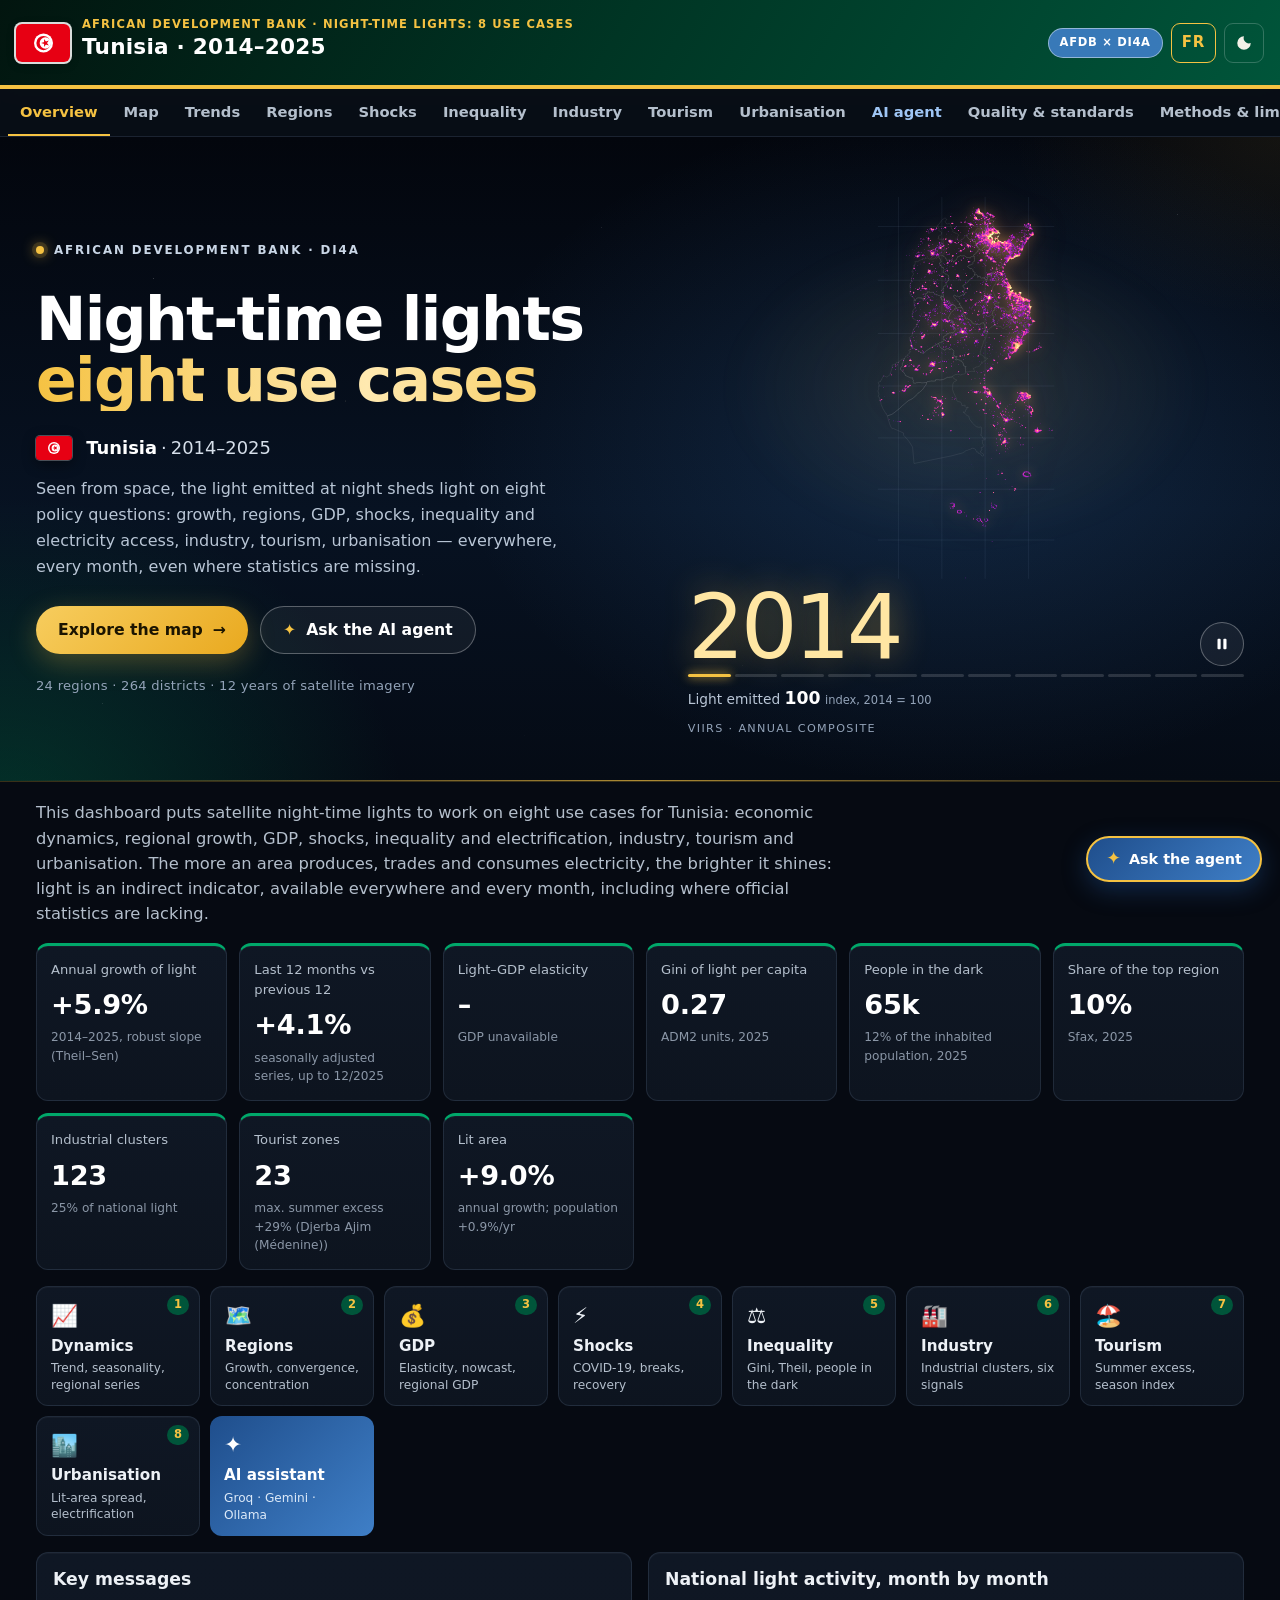
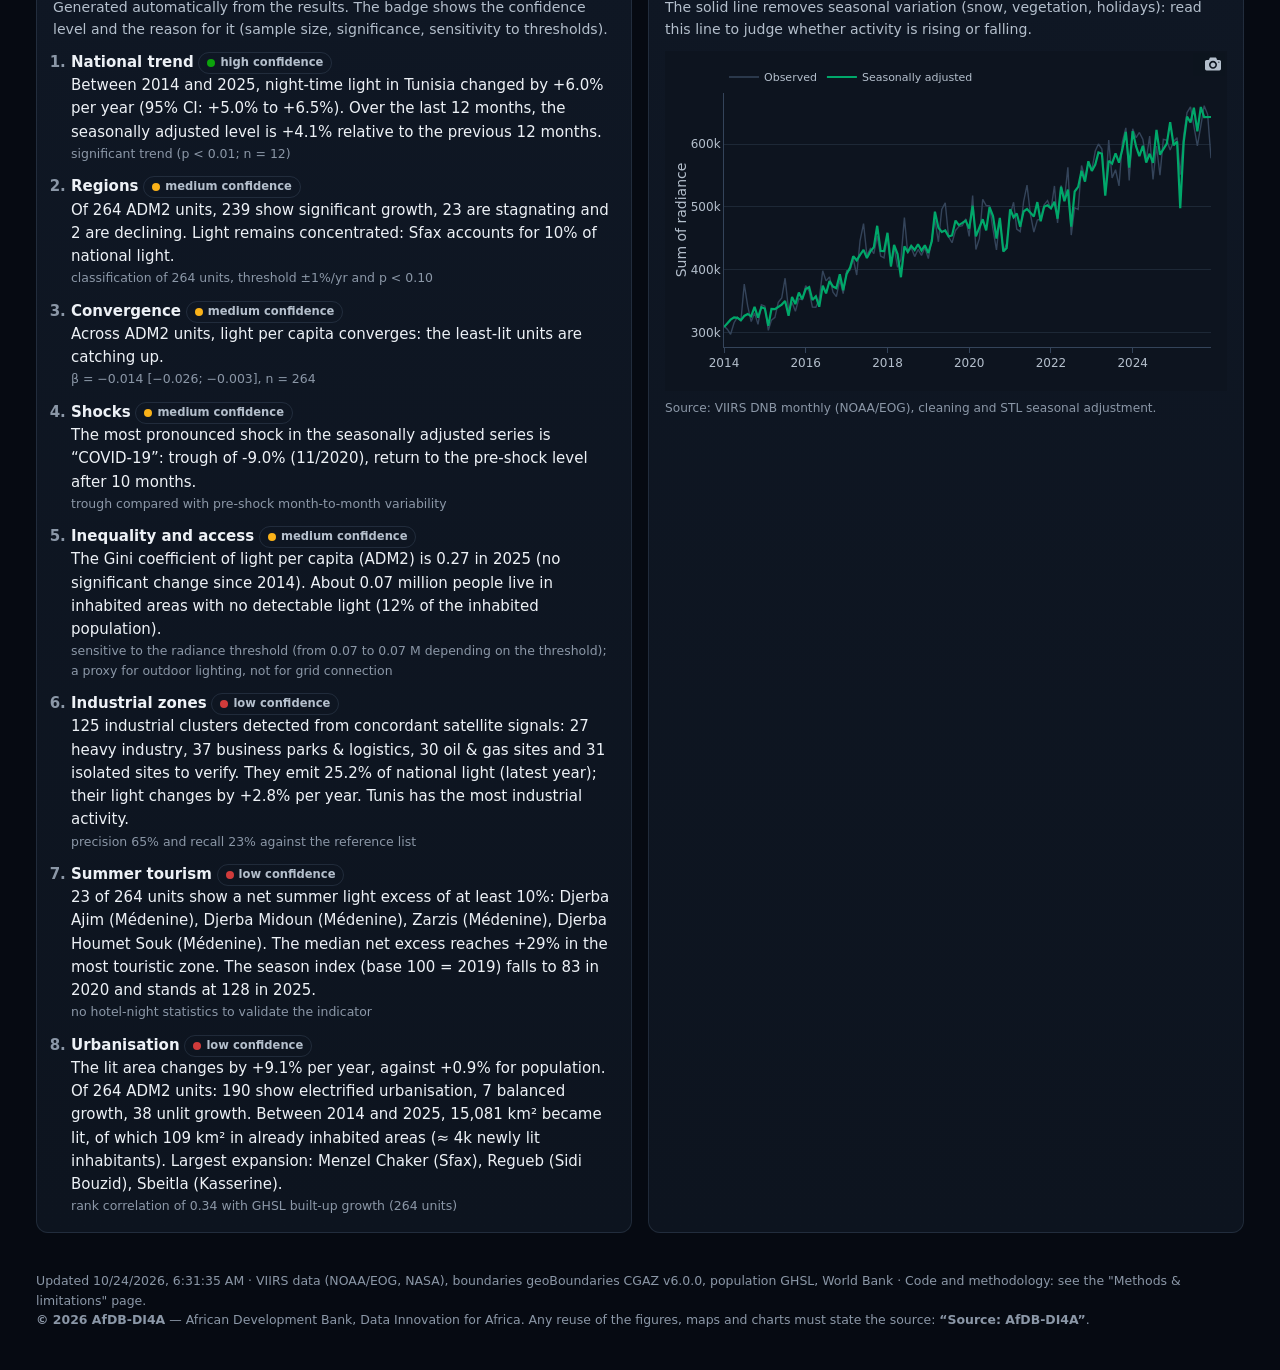
==== commit e90965a8: "Update NTL dashboard — TUN 2014–2025 — run 2026-10-24 06:36 UTC" ====
--- a/en/index.html
+++ b/en/index.html
@@ -27,7 +27,7 @@
     </div>
   </div>
   <div class="controls">
-    <span class="cobrand">AfDB × IMF · Big Data Center</span>
+    <span class="cobrand">AfDB × DI4A</span>
     <a id="lang-switch" class="lang-btn" href="#" title="Version française" hreflang="fr">FR</a>
     <label class="sr" for="country-select">Country</label>
     <select id="country-select" hidden></select>
--- a/en/assets/style.css
+++ b/en/assets/style.css
@@ -178,8 +178,8 @@
 .leaflet-popup-content table { border-collapse: collapse; font-size: 13px; }
 .leaflet-tooltip { font: 600 12px/1.3 inherit; }
 
-/* ==== AfDB visual identity (green / gold), co-branded with the IMF Big Data Center ======== */
-:root { --afdb: #00704A; --afdb-dark: #00553A; --afdb-light: #00A86A; --afdb-gold: #F5C242; --imf: #3F7FC7;
+/* ==== AfDB visual identity (green / gold) ======== */
+:root { --afdb: #00704A; --afdb-dark: #00553A; --afdb-light: #00A86A; --afdb-gold: #F5C242; --blue: #3F7FC7;
   --night: #00553A; --accent: #00704A; --s1: #00704A; --s3: #3F7FC7; }
 :root[data-theme="dark"] { --accent: #F5C242; --s1: #00A86A; }
 @media (prefers-color-scheme: dark) { :root:where(:not([data-theme="light"])) { --accent: #F5C242; --s1: #00A86A; } }
